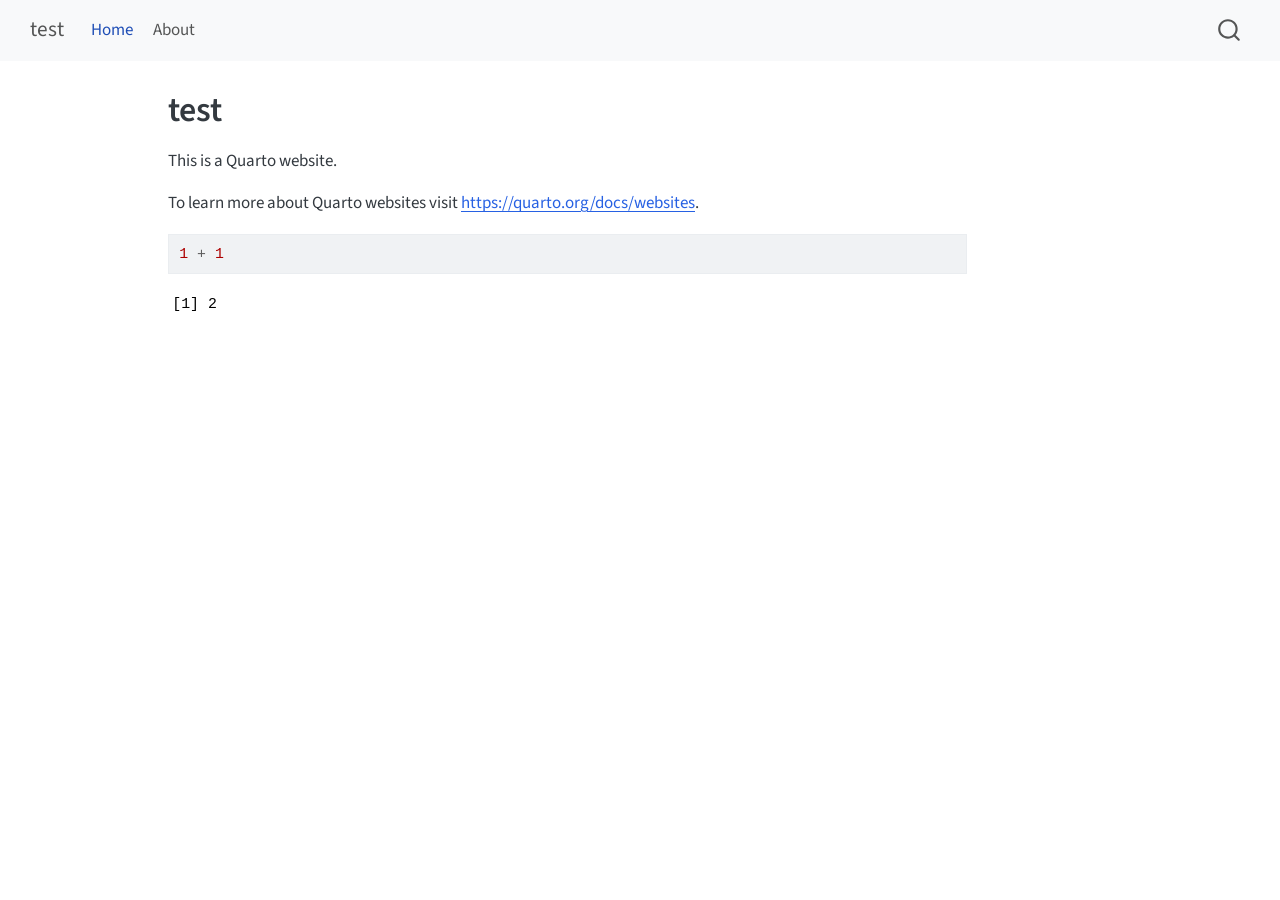
==== docs/index.html @ d3428083 "config" ====
<!DOCTYPE html>
<html xmlns="http://www.w3.org/1999/xhtml" lang="en" xml:lang="en"><head>

<meta charset="utf-8">
<meta name="generator" content="quarto-1.7.13">

<meta name="viewport" content="width=device-width, initial-scale=1.0, user-scalable=yes">


<title>test</title>
<style>
code{white-space: pre-wrap;}
span.smallcaps{font-variant: small-caps;}
div.columns{display: flex; gap: min(4vw, 1.5em);}
div.column{flex: auto; overflow-x: auto;}
div.hanging-indent{margin-left: 1.5em; text-indent: -1.5em;}
ul.task-list{list-style: none;}
ul.task-list li input[type="checkbox"] {
  width: 0.8em;
  margin: 0 0.8em 0.2em -1em; /* quarto-specific, see https://github.com/quarto-dev/quarto-cli/issues/4556 */ 
  vertical-align: middle;
}
/* CSS for syntax highlighting */
pre > code.sourceCode { white-space: pre; position: relative; }
pre > code.sourceCode > span { line-height: 1.25; }
pre > code.sourceCode > span:empty { height: 1.2em; }
.sourceCode { overflow: visible; }
code.sourceCode > span { color: inherit; text-decoration: inherit; }
div.sourceCode { margin: 1em 0; }
pre.sourceCode { margin: 0; }
@media screen {
div.sourceCode { overflow: auto; }
}
@media print {
pre > code.sourceCode { white-space: pre-wrap; }
pre > code.sourceCode > span { display: inline-block; text-indent: -5em; padding-left: 5em; }
}
pre.numberSource code
  { counter-reset: source-line 0; }
pre.numberSource code > span
  { position: relative; left: -4em; counter-increment: source-line; }
pre.numberSource code > span > a:first-child::before
  { content: counter(source-line);
    position: relative; left: -1em; text-align: right; vertical-align: baseline;
    border: none; display: inline-block;
    -webkit-touch-callout: none; -webkit-user-select: none;
    -khtml-user-select: none; -moz-user-select: none;
    -ms-user-select: none; user-select: none;
    padding: 0 4px; width: 4em;
  }
pre.numberSource { margin-left: 3em;  padding-left: 4px; }
div.sourceCode
  {   }
@media screen {
pre > code.sourceCode > span > a:first-child::before { text-decoration: underline; }
}
</style>


<script src="site_libs/quarto-nav/quarto-nav.js"></script>
<script src="site_libs/quarto-nav/headroom.min.js"></script>
<script src="site_libs/clipboard/clipboard.min.js"></script>
<script src="site_libs/quarto-search/autocomplete.umd.js"></script>
<script src="site_libs/quarto-search/fuse.min.js"></script>
<script src="site_libs/quarto-search/quarto-search.js"></script>
<meta name="quarto:offset" content="./">
<script src="site_libs/quarto-html/quarto.js" type="module"></script>
<script src="site_libs/quarto-html/tabsets/tabsets.js" type="module"></script>
<script src="site_libs/quarto-html/popper.min.js"></script>
<script src="site_libs/quarto-html/tippy.umd.min.js"></script>
<script src="site_libs/quarto-html/anchor.min.js"></script>
<link href="site_libs/quarto-html/tippy.css" rel="stylesheet">
<link href="site_libs/quarto-html/quarto-syntax-highlighting-66ab7fd5e73b7f0a764e0d49b3e29ab1.css" rel="stylesheet" id="quarto-text-highlighting-styles">
<script src="site_libs/bootstrap/bootstrap.min.js"></script>
<link href="site_libs/bootstrap/bootstrap-icons.css" rel="stylesheet">
<link href="site_libs/bootstrap/bootstrap-ddd961a2510921635943dfbbd19534c4.min.css" rel="stylesheet" append-hash="true" id="quarto-bootstrap" data-mode="light">
<script id="quarto-search-options" type="application/json">{
  "location": "navbar",
  "copy-button": false,
  "collapse-after": 3,
  "panel-placement": "end",
  "type": "overlay",
  "limit": 50,
  "keyboard-shortcut": [
    "f",
    "/",
    "s"
  ],
  "show-item-context": false,
  "language": {
    "search-no-results-text": "No results",
    "search-matching-documents-text": "matching documents",
    "search-copy-link-title": "Copy link to search",
    "search-hide-matches-text": "Hide additional matches",
    "search-more-match-text": "more match in this document",
    "search-more-matches-text": "more matches in this document",
    "search-clear-button-title": "Clear",
    "search-text-placeholder": "",
    "search-detached-cancel-button-title": "Cancel",
    "search-submit-button-title": "Submit",
    "search-label": "Search"
  }
}</script>


<link rel="stylesheet" href="styles.css">
</head>

<body class="nav-fixed">

<div id="quarto-search-results"></div>
  <header id="quarto-header" class="headroom fixed-top">
    <nav class="navbar navbar-expand-lg " data-bs-theme="dark">
      <div class="navbar-container container-fluid">
      <div class="navbar-brand-container mx-auto">
    <a class="navbar-brand" href="./index.html">
    <span class="navbar-title">test</span>
    </a>
  </div>
            <div id="quarto-search" class="" title="Search"></div>
          <button class="navbar-toggler" type="button" data-bs-toggle="collapse" data-bs-target="#navbarCollapse" aria-controls="navbarCollapse" role="menu" aria-expanded="false" aria-label="Toggle navigation" onclick="if (window.quartoToggleHeadroom) { window.quartoToggleHeadroom(); }">
  <span class="navbar-toggler-icon"></span>
</button>
          <div class="collapse navbar-collapse" id="navbarCollapse">
            <ul class="navbar-nav navbar-nav-scroll me-auto">
  <li class="nav-item">
    <a class="nav-link active" href="./index.html" aria-current="page"> 
<span class="menu-text">Home</span></a>
  </li>  
  <li class="nav-item">
    <a class="nav-link" href="./about.html"> 
<span class="menu-text">About</span></a>
  </li>  
</ul>
          </div> <!-- /navcollapse -->
            <div class="quarto-navbar-tools">
</div>
      </div> <!-- /container-fluid -->
    </nav>
</header>
<!-- content -->
<div id="quarto-content" class="quarto-container page-columns page-rows-contents page-layout-article page-navbar">
<!-- sidebar -->
<!-- margin-sidebar -->
    <div id="quarto-margin-sidebar" class="sidebar margin-sidebar zindex-bottom">
        
    </div>
<!-- main -->
<main class="content" id="quarto-document-content">

<header id="title-block-header" class="quarto-title-block default">
<div class="quarto-title">
<h1 class="title">test</h1>
</div>



<div class="quarto-title-meta">

    
  
    
  </div>
  


</header>


<p>This is a Quarto website.</p>
<p>To learn more about Quarto websites visit <a href="https://quarto.org/docs/websites" class="uri">https://quarto.org/docs/websites</a>.</p>
<div class="cell">
<div class="sourceCode cell-code" id="cb1"><pre class="sourceCode r code-with-copy"><code class="sourceCode r"><span id="cb1-1"><a href="#cb1-1" aria-hidden="true" tabindex="-1"></a><span class="dv">1</span> <span class="sc">+</span> <span class="dv">1</span></span></code><button title="Copy to Clipboard" class="code-copy-button"><i class="bi"></i></button></pre></div>
<div class="cell-output cell-output-stdout">
<pre><code>[1] 2</code></pre>
</div>
</div>



</main> <!-- /main -->
<script id="quarto-html-after-body" type="application/javascript">
window.document.addEventListener("DOMContentLoaded", function (event) {
  const toggleBodyColorMode = (bsSheetEl) => {
    const mode = bsSheetEl.getAttribute("data-mode");
    const bodyEl = window.document.querySelector("body");
    if (mode === "dark") {
      bodyEl.classList.add("quarto-dark");
      bodyEl.classList.remove("quarto-light");
    } else {
      bodyEl.classList.add("quarto-light");
      bodyEl.classList.remove("quarto-dark");
    }
  }
  const toggleBodyColorPrimary = () => {
    const bsSheetEl = window.document.querySelector("link#quarto-bootstrap");
    if (bsSheetEl) {
      toggleBodyColorMode(bsSheetEl);
    }
  }
  toggleBodyColorPrimary();  
  const icon = "";
  const anchorJS = new window.AnchorJS();
  anchorJS.options = {
    placement: 'right',
    icon: icon
  };
  anchorJS.add('.anchored');
  const isCodeAnnotation = (el) => {
    for (const clz of el.classList) {
      if (clz.startsWith('code-annotation-')) {                     
        return true;
      }
    }
    return false;
  }
  const onCopySuccess = function(e) {
    // button target
    const button = e.trigger;
    // don't keep focus
    button.blur();
    // flash "checked"
    button.classList.add('code-copy-button-checked');
    var currentTitle = button.getAttribute("title");
    button.setAttribute("title", "Copied!");
    let tooltip;
    if (window.bootstrap) {
      button.setAttribute("data-bs-toggle", "tooltip");
      button.setAttribute("data-bs-placement", "left");
      button.setAttribute("data-bs-title", "Copied!");
      tooltip = new bootstrap.Tooltip(button, 
        { trigger: "manual", 
          customClass: "code-copy-button-tooltip",
          offset: [0, -8]});
      tooltip.show();    
    }
    setTimeout(function() {
      if (tooltip) {
        tooltip.hide();
        button.removeAttribute("data-bs-title");
        button.removeAttribute("data-bs-toggle");
        button.removeAttribute("data-bs-placement");
      }
      button.setAttribute("title", currentTitle);
      button.classList.remove('code-copy-button-checked');
    }, 1000);
    // clear code selection
    e.clearSelection();
  }
  const getTextToCopy = function(trigger) {
      const codeEl = trigger.previousElementSibling.cloneNode(true);
      for (const childEl of codeEl.children) {
        if (isCodeAnnotation(childEl)) {
          childEl.remove();
        }
      }
      return codeEl.innerText;
  }
  const clipboard = new window.ClipboardJS('.code-copy-button:not([data-in-quarto-modal])', {
    text: getTextToCopy
  });
  clipboard.on('success', onCopySuccess);
  if (window.document.getElementById('quarto-embedded-source-code-modal')) {
    const clipboardModal = new window.ClipboardJS('.code-copy-button[data-in-quarto-modal]', {
      text: getTextToCopy,
      container: window.document.getElementById('quarto-embedded-source-code-modal')
    });
    clipboardModal.on('success', onCopySuccess);
  }
    var localhostRegex = new RegExp(/^(?:http|https):\/\/localhost\:?[0-9]*\//);
    var mailtoRegex = new RegExp(/^mailto:/);
      var filterRegex = new RegExp('/' + window.location.host + '/');
    var isInternal = (href) => {
        return filterRegex.test(href) || localhostRegex.test(href) || mailtoRegex.test(href);
    }
    // Inspect non-navigation links and adorn them if external
 	var links = window.document.querySelectorAll('a[href]:not(.nav-link):not(.navbar-brand):not(.toc-action):not(.sidebar-link):not(.sidebar-item-toggle):not(.pagination-link):not(.no-external):not([aria-hidden]):not(.dropdown-item):not(.quarto-navigation-tool):not(.about-link)');
    for (var i=0; i<links.length; i++) {
      const link = links[i];
      if (!isInternal(link.href)) {
        // undo the damage that might have been done by quarto-nav.js in the case of
        // links that we want to consider external
        if (link.dataset.originalHref !== undefined) {
          link.href = link.dataset.originalHref;
        }
      }
    }
  function tippyHover(el, contentFn, onTriggerFn, onUntriggerFn) {
    const config = {
      allowHTML: true,
      maxWidth: 500,
      delay: 100,
      arrow: false,
      appendTo: function(el) {
          return el.parentElement;
      },
      interactive: true,
      interactiveBorder: 10,
      theme: 'quarto',
      placement: 'bottom-start',
    };
    if (contentFn) {
      config.content = contentFn;
    }
    if (onTriggerFn) {
      config.onTrigger = onTriggerFn;
    }
    if (onUntriggerFn) {
      config.onUntrigger = onUntriggerFn;
    }
    window.tippy(el, config); 
  }
  const noterefs = window.document.querySelectorAll('a[role="doc-noteref"]');
  for (var i=0; i<noterefs.length; i++) {
    const ref = noterefs[i];
    tippyHover(ref, function() {
      // use id or data attribute instead here
      let href = ref.getAttribute('data-footnote-href') || ref.getAttribute('href');
      try { href = new URL(href).hash; } catch {}
      const id = href.replace(/^#\/?/, "");
      const note = window.document.getElementById(id);
      if (note) {
        return note.innerHTML;
      } else {
        return "";
      }
    });
  }
  const xrefs = window.document.querySelectorAll('a.quarto-xref');
  const processXRef = (id, note) => {
    // Strip column container classes
    const stripColumnClz = (el) => {
      el.classList.remove("page-full", "page-columns");
      if (el.children) {
        for (const child of el.children) {
          stripColumnClz(child);
        }
      }
    }
    stripColumnClz(note)
    if (id === null || id.startsWith('sec-')) {
      // Special case sections, only their first couple elements
      const container = document.createElement("div");
      if (note.children && note.children.length > 2) {
        container.appendChild(note.children[0].cloneNode(true));
        for (let i = 1; i < note.children.length; i++) {
          const child = note.children[i];
          if (child.tagName === "P" && child.innerText === "") {
            continue;
          } else {
            container.appendChild(child.cloneNode(true));
            break;
          }
        }
        if (window.Quarto?.typesetMath) {
          window.Quarto.typesetMath(container);
        }
        return container.innerHTML
      } else {
        if (window.Quarto?.typesetMath) {
          window.Quarto.typesetMath(note);
        }
        return note.innerHTML;
      }
    } else {
      // Remove any anchor links if they are present
      const anchorLink = note.querySelector('a.anchorjs-link');
      if (anchorLink) {
        anchorLink.remove();
      }
      if (window.Quarto?.typesetMath) {
        window.Quarto.typesetMath(note);
      }
      if (note.classList.contains("callout")) {
        return note.outerHTML;
      } else {
        return note.innerHTML;
      }
    }
  }
  for (var i=0; i<xrefs.length; i++) {
    const xref = xrefs[i];
    tippyHover(xref, undefined, function(instance) {
      instance.disable();
      let url = xref.getAttribute('href');
      let hash = undefined; 
      if (url.startsWith('#')) {
        hash = url;
      } else {
        try { hash = new URL(url).hash; } catch {}
      }
      if (hash) {
        const id = hash.replace(/^#\/?/, "");
        const note = window.document.getElementById(id);
        if (note !== null) {
          try {
            const html = processXRef(id, note.cloneNode(true));
            instance.setContent(html);
          } finally {
            instance.enable();
            instance.show();
          }
        } else {
          // See if we can fetch this
          fetch(url.split('#')[0])
          .then(res => res.text())
          .then(html => {
            const parser = new DOMParser();
            const htmlDoc = parser.parseFromString(html, "text/html");
            const note = htmlDoc.getElementById(id);
            if (note !== null) {
              const html = processXRef(id, note);
              instance.setContent(html);
            } 
          }).finally(() => {
            instance.enable();
            instance.show();
          });
        }
      } else {
        // See if we can fetch a full url (with no hash to target)
        // This is a special case and we should probably do some content thinning / targeting
        fetch(url)
        .then(res => res.text())
        .then(html => {
          const parser = new DOMParser();
          const htmlDoc = parser.parseFromString(html, "text/html");
          const note = htmlDoc.querySelector('main.content');
          if (note !== null) {
            // This should only happen for chapter cross references
            // (since there is no id in the URL)
            // remove the first header
            if (note.children.length > 0 && note.children[0].tagName === "HEADER") {
              note.children[0].remove();
            }
            const html = processXRef(null, note);
            instance.setContent(html);
          } 
        }).finally(() => {
          instance.enable();
          instance.show();
        });
      }
    }, function(instance) {
    });
  }
      let selectedAnnoteEl;
      const selectorForAnnotation = ( cell, annotation) => {
        let cellAttr = 'data-code-cell="' + cell + '"';
        let lineAttr = 'data-code-annotation="' +  annotation + '"';
        const selector = 'span[' + cellAttr + '][' + lineAttr + ']';
        return selector;
      }
      const selectCodeLines = (annoteEl) => {
        const doc = window.document;
        const targetCell = annoteEl.getAttribute("data-target-cell");
        const targetAnnotation = annoteEl.getAttribute("data-target-annotation");
        const annoteSpan = window.document.querySelector(selectorForAnnotation(targetCell, targetAnnotation));
        const lines = annoteSpan.getAttribute("data-code-lines").split(",");
        const lineIds = lines.map((line) => {
          return targetCell + "-" + line;
        })
        let top = null;
        let height = null;
        let parent = null;
        if (lineIds.length > 0) {
            //compute the position of the single el (top and bottom and make a div)
            const el = window.document.getElementById(lineIds[0]);
            top = el.offsetTop;
            height = el.offsetHeight;
            parent = el.parentElement.parentElement;
          if (lineIds.length > 1) {
            const lastEl = window.document.getElementById(lineIds[lineIds.length - 1]);
            const bottom = lastEl.offsetTop + lastEl.offsetHeight;
            height = bottom - top;
          }
          if (top !== null && height !== null && parent !== null) {
            // cook up a div (if necessary) and position it 
            let div = window.document.getElementById("code-annotation-line-highlight");
            if (div === null) {
              div = window.document.createElement("div");
              div.setAttribute("id", "code-annotation-line-highlight");
              div.style.position = 'absolute';
              parent.appendChild(div);
            }
            div.style.top = top - 2 + "px";
            div.style.height = height + 4 + "px";
            div.style.left = 0;
            let gutterDiv = window.document.getElementById("code-annotation-line-highlight-gutter");
            if (gutterDiv === null) {
              gutterDiv = window.document.createElement("div");
              gutterDiv.setAttribute("id", "code-annotation-line-highlight-gutter");
              gutterDiv.style.position = 'absolute';
              const codeCell = window.document.getElementById(targetCell);
              const gutter = codeCell.querySelector('.code-annotation-gutter');
              gutter.appendChild(gutterDiv);
            }
            gutterDiv.style.top = top - 2 + "px";
            gutterDiv.style.height = height + 4 + "px";
          }
          selectedAnnoteEl = annoteEl;
        }
      };
      const unselectCodeLines = () => {
        const elementsIds = ["code-annotation-line-highlight", "code-annotation-line-highlight-gutter"];
        elementsIds.forEach((elId) => {
          const div = window.document.getElementById(elId);
          if (div) {
            div.remove();
          }
        });
        selectedAnnoteEl = undefined;
      };
        // Handle positioning of the toggle
    window.addEventListener(
      "resize",
      throttle(() => {
        elRect = undefined;
        if (selectedAnnoteEl) {
          selectCodeLines(selectedAnnoteEl);
        }
      }, 10)
    );
    function throttle(fn, ms) {
    let throttle = false;
    let timer;
      return (...args) => {
        if(!throttle) { // first call gets through
            fn.apply(this, args);
            throttle = true;
        } else { // all the others get throttled
            if(timer) clearTimeout(timer); // cancel #2
            timer = setTimeout(() => {
              fn.apply(this, args);
              timer = throttle = false;
            }, ms);
        }
      };
    }
      // Attach click handler to the DT
      const annoteDls = window.document.querySelectorAll('dt[data-target-cell]');
      for (const annoteDlNode of annoteDls) {
        annoteDlNode.addEventListener('click', (event) => {
          const clickedEl = event.target;
          if (clickedEl !== selectedAnnoteEl) {
            unselectCodeLines();
            const activeEl = window.document.querySelector('dt[data-target-cell].code-annotation-active');
            if (activeEl) {
              activeEl.classList.remove('code-annotation-active');
            }
            selectCodeLines(clickedEl);
            clickedEl.classList.add('code-annotation-active');
          } else {
            // Unselect the line
            unselectCodeLines();
            clickedEl.classList.remove('code-annotation-active');
          }
        });
      }
  const findCites = (el) => {
    const parentEl = el.parentElement;
    if (parentEl) {
      const cites = parentEl.dataset.cites;
      if (cites) {
        return {
          el,
          cites: cites.split(' ')
        };
      } else {
        return findCites(el.parentElement)
      }
    } else {
      return undefined;
    }
  };
  var bibliorefs = window.document.querySelectorAll('a[role="doc-biblioref"]');
  for (var i=0; i<bibliorefs.length; i++) {
    const ref = bibliorefs[i];
    const citeInfo = findCites(ref);
    if (citeInfo) {
      tippyHover(citeInfo.el, function() {
        var popup = window.document.createElement('div');
        citeInfo.cites.forEach(function(cite) {
          var citeDiv = window.document.createElement('div');
          citeDiv.classList.add('hanging-indent');
          citeDiv.classList.add('csl-entry');
          var biblioDiv = window.document.getElementById('ref-' + cite);
          if (biblioDiv) {
            citeDiv.innerHTML = biblioDiv.innerHTML;
          }
          popup.appendChild(citeDiv);
        });
        return popup.innerHTML;
      });
    }
  }
});
</script>
</div> <!-- /content -->




</body></html>
---- docs/site_libs/quarto-html/tippy.css ----
.tippy-box[data-animation=fade][data-state=hidden]{opacity:0}[data-tippy-root]{max-width:calc(100vw - 10px)}.tippy-box{position:relative;background-color:#333;color:#fff;border-radius:4px;font-size:14px;line-height:1.4;white-space:normal;outline:0;transition-property:transform,visibility,opacity}.tippy-box[data-placement^=top]>.tippy-arrow{bottom:0}.tippy-box[data-placement^=top]>.tippy-arrow:before{bottom:-7px;left:0;border-width:8px 8px 0;border-top-color:initial;transform-origin:center top}.tippy-box[data-placement^=bottom]>.tippy-arrow{top:0}.tippy-box[data-placement^=bottom]>.tippy-arrow:before{top:-7px;left:0;border-width:0 8px 8px;border-bottom-color:initial;transform-origin:center bottom}.tippy-box[data-placement^=left]>.tippy-arrow{right:0}.tippy-box[data-placement^=left]>.tippy-arrow:before{border-width:8px 0 8px 8px;border-left-color:initial;right:-7px;transform-origin:center left}.tippy-box[data-placement^=right]>.tippy-arrow{left:0}.tippy-box[data-placement^=right]>.tippy-arrow:before{left:-7px;border-width:8px 8px 8px 0;border-right-color:initial;transform-origin:center right}.tippy-box[data-inertia][data-state=visible]{transition-timing-function:cubic-bezier(.54,1.5,.38,1.11)}.tippy-arrow{width:16px;height:16px;color:#333}.tippy-arrow:before{content:"";position:absolute;border-color:transparent;border-style:solid}.tippy-content{position:relative;padding:5px 9px;z-index:1}
---- docs/site_libs/quarto-html/quarto-syntax-highlighting-66ab7fd5e73b7f0a764e0d49b3e29ab1.css ----
/* quarto syntax highlight colors */
:root {
  --quarto-hl-ot-color: #003B4F;
  --quarto-hl-at-color: #657422;
  --quarto-hl-ss-color: #20794D;
  --quarto-hl-an-color: #5E5E5E;
  --quarto-hl-fu-color: #4758AB;
  --quarto-hl-st-color: #20794D;
  --quarto-hl-cf-color: #003B4F;
  --quarto-hl-op-color: #5E5E5E;
  --quarto-hl-er-color: #AD0000;
  --quarto-hl-bn-color: #AD0000;
  --quarto-hl-al-color: #AD0000;
  --quarto-hl-va-color: #111111;
  --quarto-hl-bu-color: inherit;
  --quarto-hl-ex-color: inherit;
  --quarto-hl-pp-color: #AD0000;
  --quarto-hl-in-color: #5E5E5E;
  --quarto-hl-vs-color: #20794D;
  --quarto-hl-wa-color: #5E5E5E;
  --quarto-hl-do-color: #5E5E5E;
  --quarto-hl-im-color: #00769E;
  --quarto-hl-ch-color: #20794D;
  --quarto-hl-dt-color: #AD0000;
  --quarto-hl-fl-color: #AD0000;
  --quarto-hl-co-color: #5E5E5E;
  --quarto-hl-cv-color: #5E5E5E;
  --quarto-hl-cn-color: #8f5902;
  --quarto-hl-sc-color: #5E5E5E;
  --quarto-hl-dv-color: #AD0000;
  --quarto-hl-kw-color: #003B4F;
}

/* other quarto variables */
:root {
  --quarto-font-monospace: SFMono-Regular, Menlo, Monaco, Consolas, "Liberation Mono", "Courier New", monospace;
}

pre > code.sourceCode > span {
  color: #003B4F;
}

code span {
  color: #003B4F;
}

code.sourceCode > span {
  color: #003B4F;
}

div.sourceCode,
div.sourceCode pre.sourceCode {
  color: #003B4F;
}

code span.ot {
  color: #003B4F;
  font-style: inherit;
}

code span.at {
  color: #657422;
  font-style: inherit;
}

code span.ss {
  color: #20794D;
  font-style: inherit;
}

code span.an {
  color: #5E5E5E;
  font-style: inherit;
}

code span.fu {
  color: #4758AB;
  font-style: inherit;
}

code span.st {
  color: #20794D;
  font-style: inherit;
}

code span.cf {
  color: #003B4F;
  font-weight: bold;
  font-style: inherit;
}

code span.op {
  color: #5E5E5E;
  font-style: inherit;
}

code span.er {
  color: #AD0000;
  font-style: inherit;
}

code span.bn {
  color: #AD0000;
  font-style: inherit;
}

code span.al {
  color: #AD0000;
  font-style: inherit;
}

code span.va {
  color: #111111;
  font-style: inherit;
}

code span.bu {
  font-style: inherit;
}

code span.ex {
  font-style: inherit;
}

code span.pp {
  color: #AD0000;
  font-style: inherit;
}

code span.in {
  color: #5E5E5E;
  font-style: inherit;
}

code span.vs {
  color: #20794D;
  font-style: inherit;
}

code span.wa {
  color: #5E5E5E;
  font-style: italic;
}

code span.do {
  color: #5E5E5E;
  font-style: italic;
}

code span.im {
  color: #00769E;
  font-style: inherit;
}

code span.ch {
  color: #20794D;
  font-style: inherit;
}

code span.dt {
  color: #AD0000;
  font-style: inherit;
}

code span.fl {
  color: #AD0000;
  font-style: inherit;
}

code span.co {
  color: #5E5E5E;
  font-style: inherit;
}

code span.cv {
  color: #5E5E5E;
  font-style: italic;
}

code span.cn {
  color: #8f5902;
  font-style: inherit;
}

code span.sc {
  color: #5E5E5E;
  font-style: inherit;
}

code span.dv {
  color: #AD0000;
  font-style: inherit;
}

code span.kw {
  color: #003B4F;
  font-weight: bold;
  font-style: inherit;
}

.prevent-inlining {
  content: "</";
}

/*# sourceMappingURL=959b87231af1ebfcdaf83f2a1def939a.css.map */
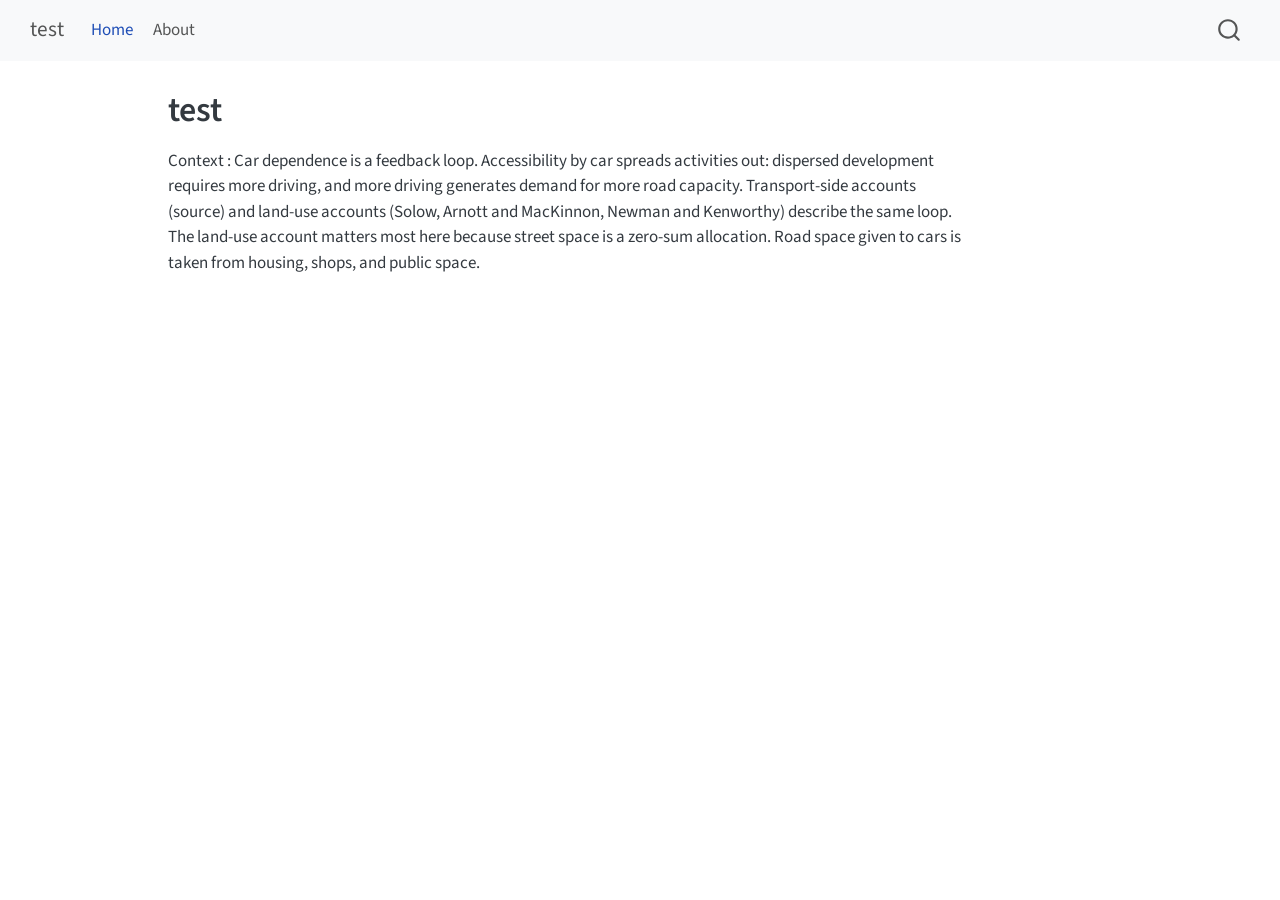
==== commit e911a609: "update web" ====
--- a/docs/index.html
+++ b/docs/index.html
@@ -19,40 +19,6 @@
   width: 0.8em;
   margin: 0 0.8em 0.2em -1em; /* quarto-specific, see https://github.com/quarto-dev/quarto-cli/issues/4556 */ 
   vertical-align: middle;
-}
-/* CSS for syntax highlighting */
-pre > code.sourceCode { white-space: pre; position: relative; }
-pre > code.sourceCode > span { line-height: 1.25; }
-pre > code.sourceCode > span:empty { height: 1.2em; }
-.sourceCode { overflow: visible; }
-code.sourceCode > span { color: inherit; text-decoration: inherit; }
-div.sourceCode { margin: 1em 0; }
-pre.sourceCode { margin: 0; }
-@media screen {
-div.sourceCode { overflow: auto; }
-}
-@media print {
-pre > code.sourceCode { white-space: pre-wrap; }
-pre > code.sourceCode > span { display: inline-block; text-indent: -5em; padding-left: 5em; }
-}
-pre.numberSource code
-  { counter-reset: source-line 0; }
-pre.numberSource code > span
-  { position: relative; left: -4em; counter-increment: source-line; }
-pre.numberSource code > span > a:first-child::before
-  { content: counter(source-line);
-    position: relative; left: -1em; text-align: right; vertical-align: baseline;
-    border: none; display: inline-block;
-    -webkit-touch-callout: none; -webkit-user-select: none;
-    -khtml-user-select: none; -moz-user-select: none;
-    -ms-user-select: none; user-select: none;
-    padding: 0 4px; width: 4em;
-  }
-pre.numberSource { margin-left: 3em;  padding-left: 4px; }
-div.sourceCode
-  {   }
-@media screen {
-pre > code.sourceCode > span > a:first-child::before { text-decoration: underline; }
 }
 </style>
 
@@ -167,14 +133,7 @@
 </header>
 
 
-<p>This is a Quarto website.</p>
-<p>To learn more about Quarto websites visit <a href="https://quarto.org/docs/websites" class="uri">https://quarto.org/docs/websites</a>.</p>
-<div class="cell">
-<div class="sourceCode cell-code" id="cb1"><pre class="sourceCode r code-with-copy"><code class="sourceCode r"><span id="cb1-1"><a href="#cb1-1" aria-hidden="true" tabindex="-1"></a><span class="dv">1</span> <span class="sc">+</span> <span class="dv">1</span></span></code><button title="Copy to Clipboard" class="code-copy-button"><i class="bi"></i></button></pre></div>
-<div class="cell-output cell-output-stdout">
-<pre><code>[1] 2</code></pre>
-</div>
-</div>
+<p>Context : Car dependence is a feedback loop. Accessibility by car spreads activities out: dispersed development requires more driving, and more driving generates demand for more road capacity. Transport-side accounts (source) and land-use accounts (Solow, Arnott and MacKinnon, Newman and Kenworthy) describe the same loop. The land-use account matters most here because street space is a zero-sum allocation. Road space given to cars is taken from housing, shops, and public space.</p>
 
 
 
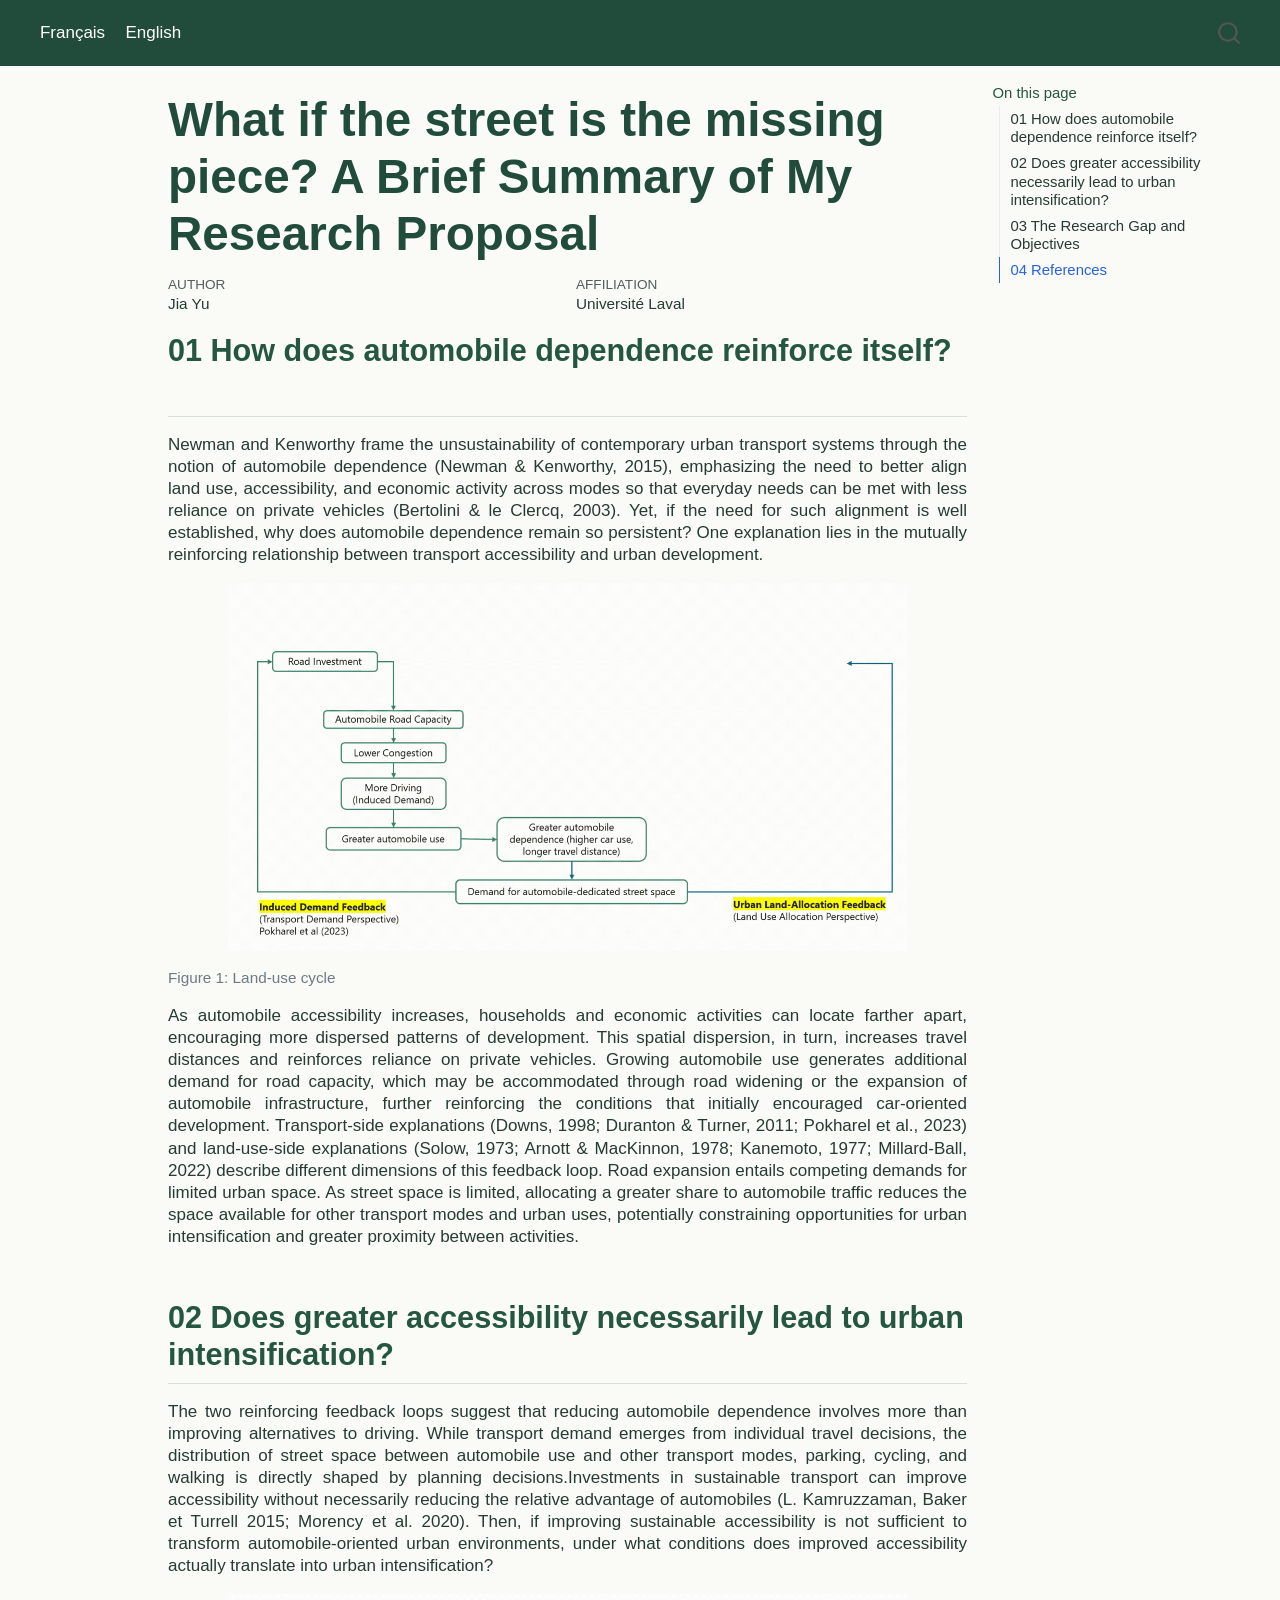
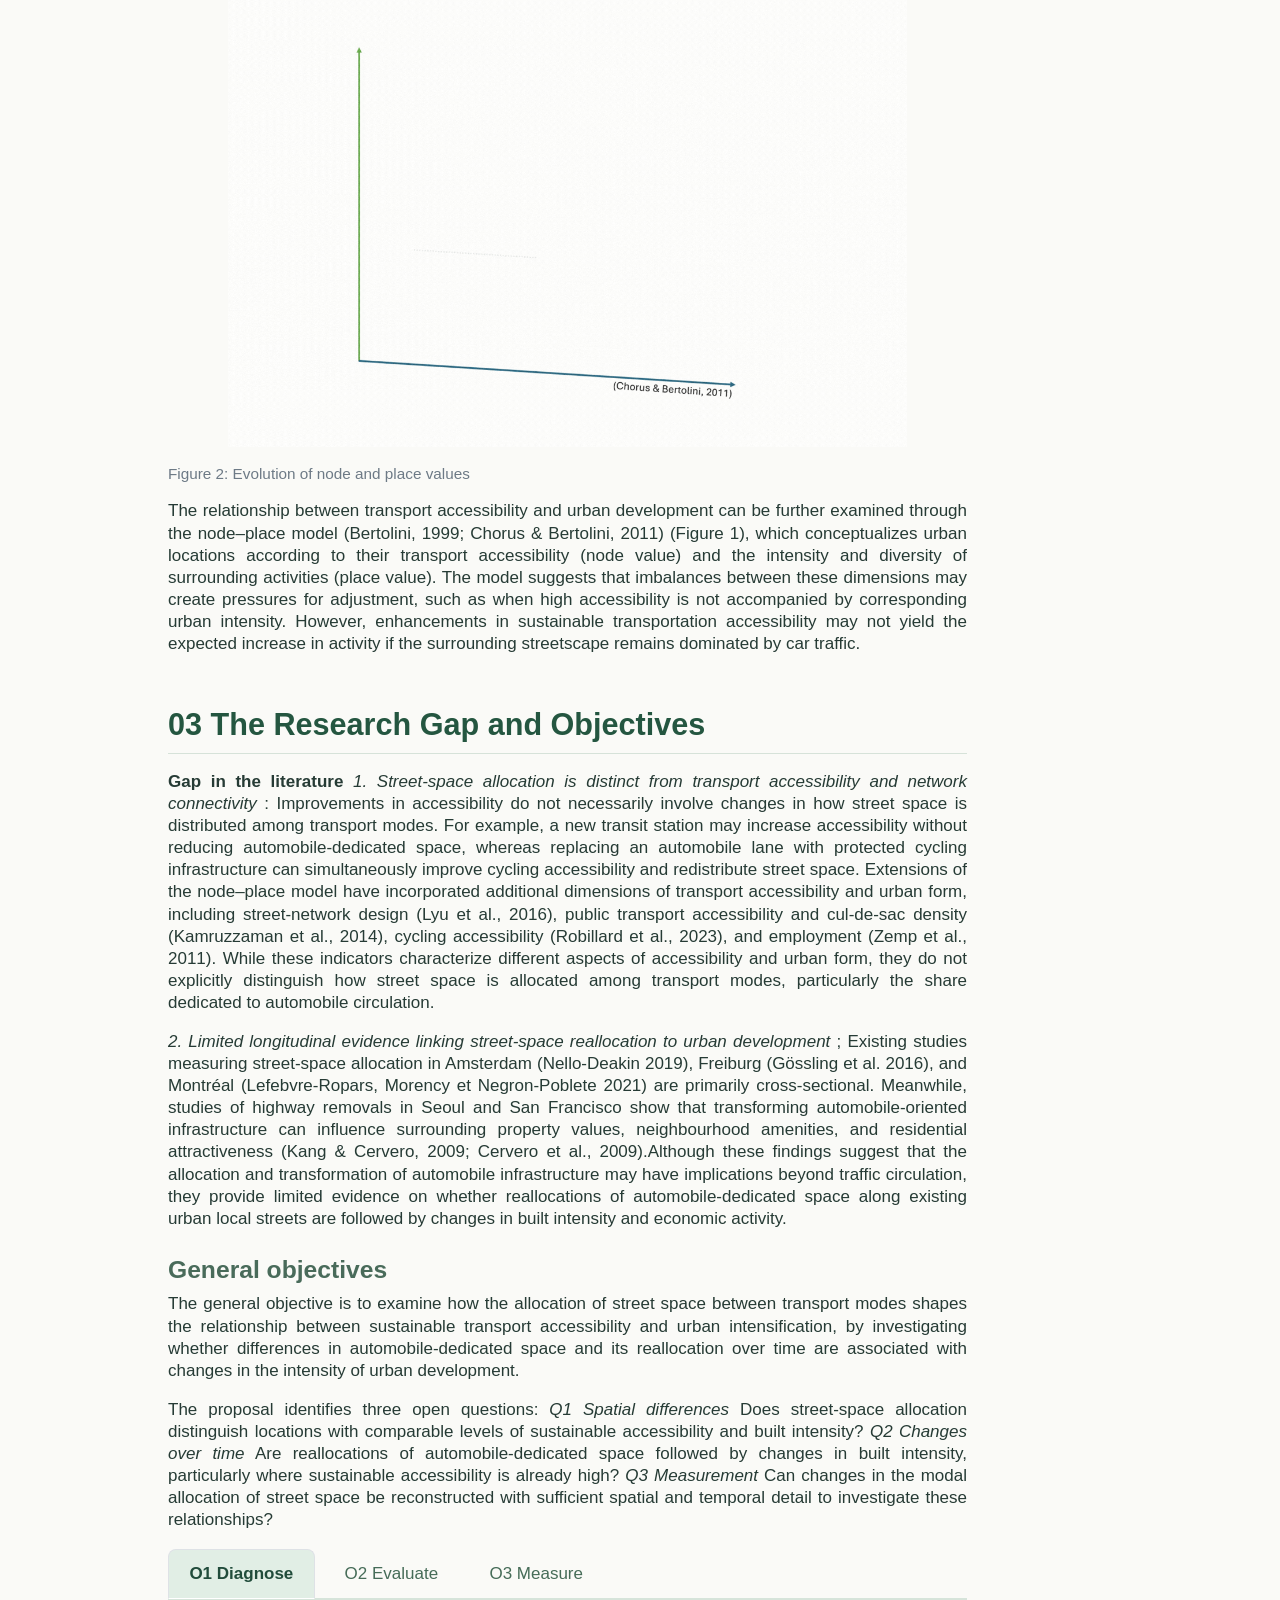
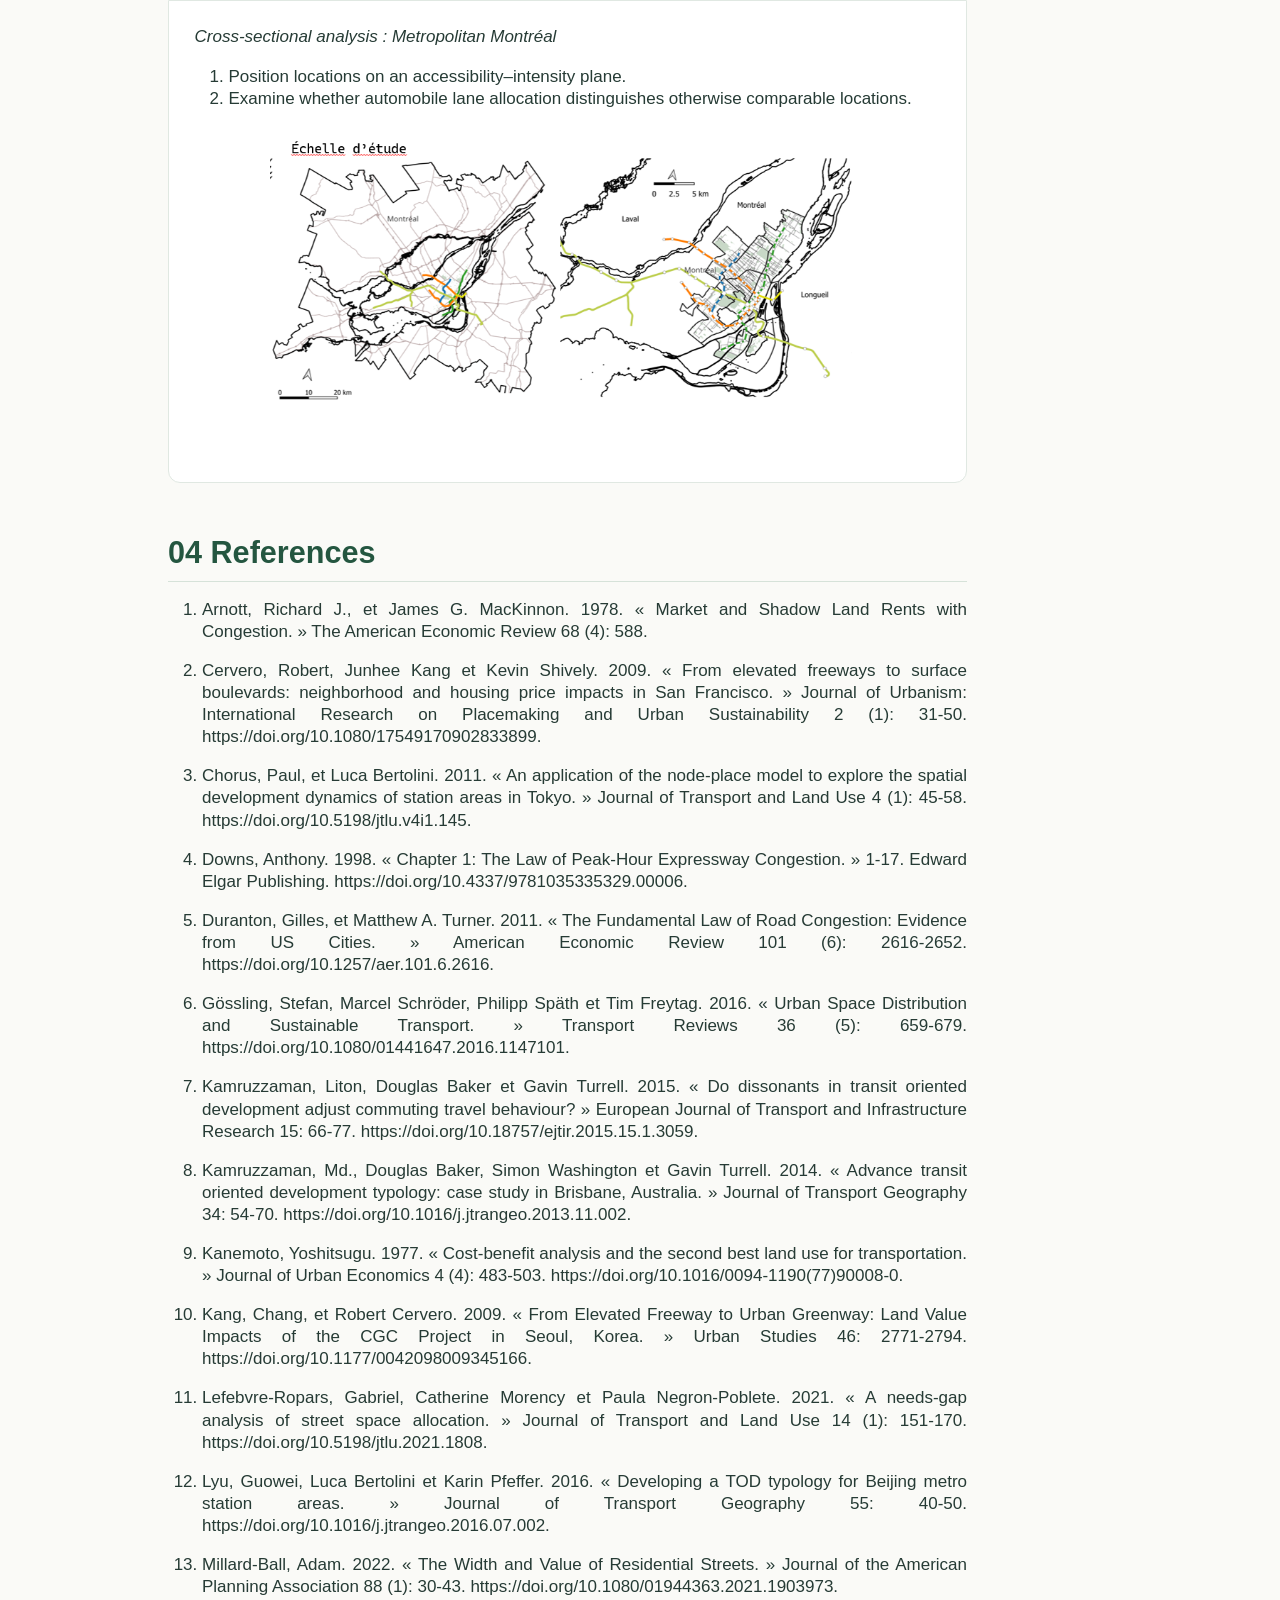
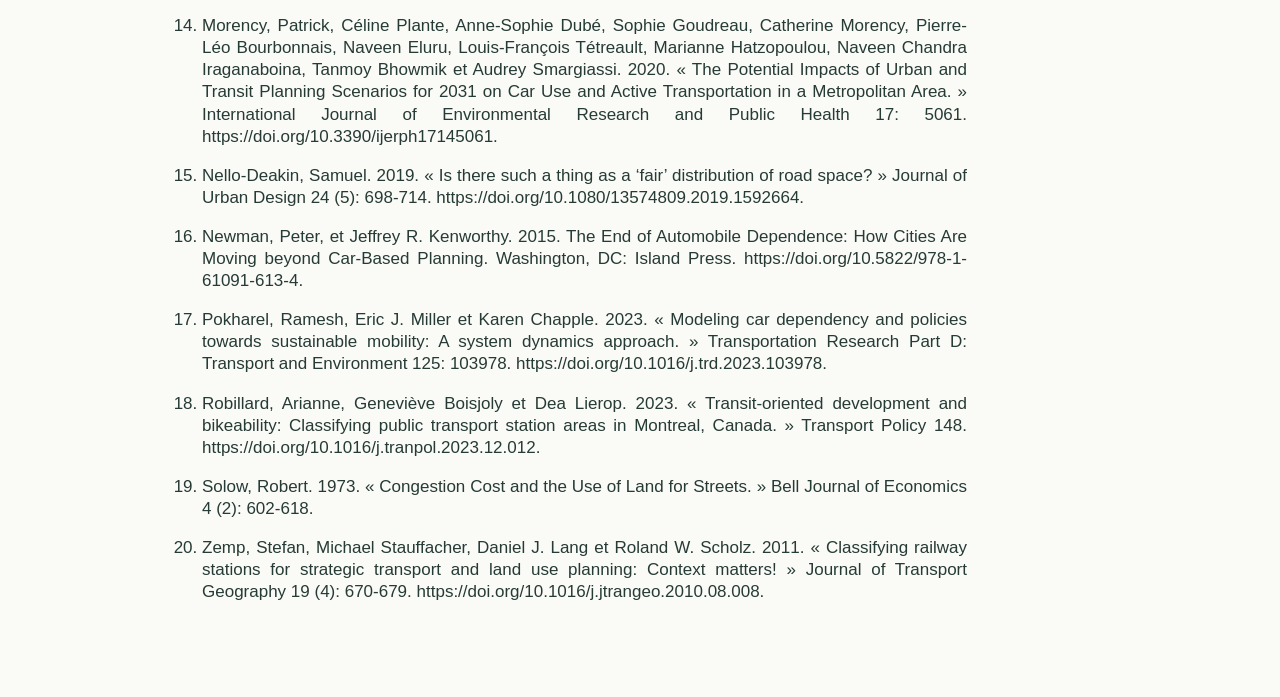
==== commit 8a1224a0: "'update'" ====
--- a/docs/index.html
+++ b/docs/index.html
@@ -6,8 +6,9 @@
 
 <meta name="viewport" content="width=device-width, initial-scale=1.0, user-scalable=yes">
 
-
-<title>test</title>
+<meta name="author" content="Jia Yu">
+
+<title>What if the street is the missing piece? A Brief Summary of My Research Proposal</title>
 <style>
 code{white-space: pre-wrap;}
 span.smallcaps{font-variant: small-caps;}
@@ -67,6 +68,7 @@
     "search-label": "Search"
   }
 }</script>
+<style>html{ scroll-behavior: smooth; }</style>
 
 
 <link rel="stylesheet" href="styles.css">
@@ -78,11 +80,6 @@
   <header id="quarto-header" class="headroom fixed-top">
     <nav class="navbar navbar-expand-lg " data-bs-theme="dark">
       <div class="navbar-container container-fluid">
-      <div class="navbar-brand-container mx-auto">
-    <a class="navbar-brand" href="./index.html">
-    <span class="navbar-title">test</span>
-    </a>
-  </div>
             <div id="quarto-search" class="" title="Search"></div>
           <button class="navbar-toggler" type="button" data-bs-toggle="collapse" data-bs-target="#navbarCollapse" aria-controls="navbarCollapse" role="menu" aria-expanded="false" aria-label="Toggle navigation" onclick="if (window.quartoToggleHeadroom) { window.quartoToggleHeadroom(); }">
   <span class="navbar-toggler-icon"></span>
@@ -90,12 +87,12 @@
           <div class="collapse navbar-collapse" id="navbarCollapse">
             <ul class="navbar-nav navbar-nav-scroll me-auto">
   <li class="nav-item">
-    <a class="nav-link active" href="./index.html" aria-current="page"> 
-<span class="menu-text">Home</span></a>
+    <a class="nav-link" href="./about.html"> 
+<span class="menu-text">Français</span></a>
   </li>  
   <li class="nav-item">
-    <a class="nav-link" href="./about.html"> 
-<span class="menu-text">About</span></a>
+    <a class="nav-link active" href="./index.html" aria-current="page"> 
+<span class="menu-text">English</span></a>
   </li>  
 </ul>
           </div> <!-- /navcollapse -->
@@ -108,22 +105,47 @@
 <div id="quarto-content" class="quarto-container page-columns page-rows-contents page-layout-article page-navbar">
 <!-- sidebar -->
 <!-- margin-sidebar -->
-    <div id="quarto-margin-sidebar" class="sidebar margin-sidebar zindex-bottom">
-        
+    <div id="quarto-margin-sidebar" class="sidebar margin-sidebar">
+        <nav id="TOC" role="doc-toc" class="toc-active">
+    <h2 id="toc-title">On this page</h2>
+   
+  <ul>
+  <li><a href="#problem" id="toc-problem" class="nav-link active" data-scroll-target="#problem">01 How does automobile dependence reinforce itself?</a></li>
+  <li><a href="#node-place" id="toc-node-place" class="nav-link" data-scroll-target="#node-place">02 Does greater accessibility necessarily lead to urban intensification?</a></li>
+  <li><a href="#gap" id="toc-gap" class="nav-link" data-scroll-target="#gap">03 The Research Gap and Objectives</a>
+  <ul class="collapse">
+  <li><a href="#general-objectives" id="toc-general-objectives" class="nav-link" data-scroll-target="#general-objectives">General objectives</a></li>
+  </ul></li>
+  <li><a href="#references" id="toc-references" class="nav-link" data-scroll-target="#references">04 References</a></li>
+  </ul>
+</nav>
     </div>
 <!-- main -->
 <main class="content" id="quarto-document-content">
 
 <header id="title-block-header" class="quarto-title-block default">
 <div class="quarto-title">
-<h1 class="title">test</h1>
-</div>
-
-
+<h1 class="title">What if the street is the missing piece? A Brief Summary of My Research Proposal</h1>
+</div>
+
+
+<div class="quarto-title-meta-author">
+  <div class="quarto-title-meta-heading">Author</div>
+  <div class="quarto-title-meta-heading">Affiliation</div>
+  
+    <div class="quarto-title-meta-contents">
+    <p class="author">Jia Yu </p>
+  </div>
+  <div class="quarto-title-meta-contents">
+        <p class="affiliation">
+            Université Laval
+          </p>
+      </div>
+  </div>
 
 <div class="quarto-title-meta">
 
-    
+      
   
     
   </div>
@@ -133,9 +155,115 @@
 </header>
 
 
-<p>Context : Car dependence is a feedback loop. Accessibility by car spreads activities out: dispersed development requires more driving, and more driving generates demand for more road capacity. Transport-side accounts (source) and land-use accounts (Solow, Arnott and MacKinnon, Newman and Kenworthy) describe the same loop. The land-use account matters most here because street space is a zero-sum allocation. Road space given to cars is taken from housing, shops, and public space.</p>
-
-
+<section id="problem" class="level2">
+<h2 class="anchored" data-anchor-id="problem">01 How does automobile dependence reinforce itself?</h2>
+<p>Newman and Kenworthy frame the unsustainability of contemporary urban transport systems through the notion of automobile dependence (Newman &amp; Kenworthy, 2015), emphasizing the need to better align land use, accessibility, and economic activity across modes so that everyday needs can be met with less reliance on private vehicles (Bertolini &amp; le Clercq, 2003). Yet, if the need for such alignment is well established, why does automobile dependence remain so persistent? One explanation lies in the mutually reinforcing relationship between transport accessibility and urban development.</p>
+<div id="fig-Media2_O1" class="quarto-float quarto-figure quarto-figure-center anchored" data-fig-align="center">
+<figure class="quarto-float quarto-float-fig figure">
+<div aria-describedby="fig-Media2_O1-caption-0ceaefa1-69ba-4598-a22c-09a6ac19f8ca">
+<img src="Media2_O1_11_02.gif" class="img-fluid quarto-figure quarto-figure-center figure-img" style="width:85.0%">
+</div>
+<figcaption class="quarto-float-caption-bottom quarto-float-caption quarto-float-fig" id="fig-Media2_O1-caption-0ceaefa1-69ba-4598-a22c-09a6ac19f8ca">
+Figure&nbsp;1: Land-use cycle
+</figcaption>
+</figure>
+</div>
+<p>As automobile accessibility increases, households and economic activities can locate farther apart, encouraging more dispersed patterns of development. This spatial dispersion, in turn, increases travel distances and reinforces reliance on private vehicles. Growing automobile use generates additional demand for road capacity, which may be accommodated through road widening or the expansion of automobile infrastructure, further reinforcing the conditions that initially encouraged car-oriented development. Transport-side explanations (Downs, 1998; Duranton &amp; Turner, 2011; Pokharel et al., 2023) and land-use-side explanations (Solow, 1973; Arnott &amp; MacKinnon, 1978; Kanemoto, 1977; Millard-Ball, 2022) describe different dimensions of this feedback loop. Road expansion entails competing demands for limited urban space. As street space is limited, allocating a greater share to automobile traffic reduces the space available for other transport modes and urban uses, potentially constraining opportunities for urban intensification and greater proximity between activities.</p>
+</section>
+<section id="node-place" class="level2">
+<h2 class="anchored" data-anchor-id="node-place">02 Does greater accessibility necessarily lead to urban intensification?</h2>
+<p>The two reinforcing feedback loops suggest that reducing automobile dependence involves more than improving alternatives to driving. While transport demand emerges from individual travel decisions, the distribution of street space between automobile use and other transport modes, parking, cycling, and walking is directly shaped by planning decisions.Investments in sustainable transport can improve accessibility without necessarily reducing the relative advantage of automobiles (L. Kamruzzaman, Baker et Turrell 2015; Morency et al.&nbsp;2020). Then, if improving sustainable accessibility is not sufficient to transform automobile-oriented urban environments, under what conditions does improved accessibility actually translate into urban intensification?</p>
+<div id="fig-node-place" class="quarto-float quarto-figure quarto-figure-center anchored" data-fig-align="center">
+<figure class="quarto-float quarto-float-fig figure">
+<div aria-describedby="fig-node-place-caption-0ceaefa1-69ba-4598-a22c-09a6ac19f8ca">
+<img src="node_place.gif" class="img-fluid quarto-figure quarto-figure-center figure-img" style="width:85.0%">
+</div>
+<figcaption class="quarto-float-caption-bottom quarto-float-caption quarto-float-fig" id="fig-node-place-caption-0ceaefa1-69ba-4598-a22c-09a6ac19f8ca">
+Figure&nbsp;2: Evolution of node and place values
+</figcaption>
+</figure>
+</div>
+<p>The relationship between transport accessibility and urban development can be further examined through the node–place model (Bertolini, 1999; Chorus &amp; Bertolini, 2011) (Figure 1), which conceptualizes urban locations according to their transport accessibility (node value) and the intensity and diversity of surrounding activities (place value). The model suggests that imbalances between these dimensions may create pressures for adjustment, such as when high accessibility is not accompanied by corresponding urban intensity. However, enhancements in sustainable transportation accessibility may not yield the expected increase in activity if the surrounding streetscape remains dominated by car traffic.</p>
+</section>
+<section id="gap" class="level2">
+<h2 class="anchored" data-anchor-id="gap">03 The Research Gap and Objectives</h2>
+<p><strong>Gap in the literature</strong> <em>1. Street-space allocation is distinct from transport accessibility and network connectivity</em> : Improvements in accessibility do not necessarily involve changes in how street space is distributed among transport modes. For example, a new transit station may increase accessibility without reducing automobile-dedicated space, whereas replacing an automobile lane with protected cycling infrastructure can simultaneously improve cycling accessibility and redistribute street space. Extensions of the node–place model have incorporated additional dimensions of transport accessibility and urban form, including street-network design (Lyu et al., 2016), public transport accessibility and cul-de-sac density (Kamruzzaman et al., 2014), cycling accessibility (Robillard et al., 2023), and employment (Zemp et al., 2011). While these indicators characterize different aspects of accessibility and urban form, they do not explicitly distinguish how street space is allocated among transport modes, particularly the share dedicated to automobile circulation.</p>
+<p><em>2. Limited longitudinal evidence linking street-space reallocation to urban development</em> ; Existing studies measuring street-space allocation in Amsterdam (Nello-Deakin 2019), Freiburg (Gössling et al.&nbsp;2016), and Montréal (Lefebvre-Ropars, Morency et Negron-Poblete 2021) are primarily cross-sectional. Meanwhile, studies of highway removals in Seoul and San Francisco show that transforming automobile-oriented infrastructure can influence surrounding property values, neighbourhood amenities, and residential attractiveness (Kang &amp; Cervero, 2009; Cervero et al., 2009).Although these findings suggest that the allocation and transformation of automobile infrastructure may have implications beyond traffic circulation, they provide limited evidence on whether reallocations of automobile-dedicated space along existing urban local streets are followed by changes in built intensity and economic activity.</p>
+<section id="general-objectives" class="level3">
+<h3 class="anchored" data-anchor-id="general-objectives">General objectives</h3>
+<p>The general objective is to examine how the allocation of street space between transport modes shapes the relationship between sustainable transport accessibility and urban intensification, by investigating whether differences in automobile-dedicated space and its reallocation over time are associated with changes in the intensity of urban development.</p>
+<p>The proposal identifies three open questions: <em>Q1 Spatial differences</em> Does street-space allocation distinguish locations with comparable levels of sustainable accessibility and built intensity? <em>Q2 Changes over time</em> Are reallocations of automobile-dedicated space followed by changes in built intensity, particularly where sustainable accessibility is already high? <em>Q3 Measurement</em> Can changes in the modal allocation of street space be reconstructed with sufficient spatial and temporal detail to investigate these relationships?</p>
+<div class="tabset-margin-container"></div><div class="panel-tabset">
+<ul class="nav nav-tabs" role="tablist"><li class="nav-item" role="presentation"><a class="nav-link active" id="tabset-1-1-tab" data-bs-toggle="tab" data-bs-target="#tabset-1-1" role="tab" aria-controls="tabset-1-1" aria-selected="true">O1 Diagnose</a></li><li class="nav-item" role="presentation"><a class="nav-link" id="tabset-1-2-tab" data-bs-toggle="tab" data-bs-target="#tabset-1-2" role="tab" aria-controls="tabset-1-2" aria-selected="false">O2 Evaluate</a></li><li class="nav-item" role="presentation"><a class="nav-link" id="tabset-1-3-tab" data-bs-toggle="tab" data-bs-target="#tabset-1-3" role="tab" aria-controls="tabset-1-3" aria-selected="false">O3 Measure</a></li></ul>
+<div class="tab-content">
+<div id="tabset-1-1" class="tab-pane active" role="tabpanel" aria-labelledby="tabset-1-1-tab">
+<p><em>Cross-sectional analysis : Metropolitan Montréal</em></p>
+<ol type="1">
+<li>Position locations on an accessibility–intensity plane.</li>
+<li>Examine whether automobile lane allocation distinguishes otherwise comparable locations.</li>
+</ol>
+<div class="quarto-figure quarto-figure-center">
+<figure class="figure">
+<p><img src="images/Study_Scale_O1.png" class="img-fluid quarto-figure quarto-figure-center figure-img" style="width:85.0%"></p>
+</figure>
+</div>
+</div>
+<div id="tabset-1-2" class="tab-pane" role="tabpanel" aria-labelledby="tabset-1-2-tab">
+<p><em>Longitudinal analysis : Street-space reallocation</em></p>
+<ol type="1">
+<li>Construct an annual panel of road lane changes.</li>
+<li>Examine changes near REM stations and cycling infrastructure</li>
+<li>Estimate whether street reconfigurations are followed by changes in economic activities, land values, built intensity</li>
+</ol>
+<div class="quarto-figure quarto-figure-center">
+<figure class="figure">
+<p><img src="images\Structuration_O2.png" class="img-fluid quarto-figure quarto-figure-center figure-img" style="width:85.0%"></p>
+</figure>
+</div>
+</div>
+<div id="tabset-1-3" class="tab-pane" role="tabpanel" aria-labelledby="tabset-1-3-tab">
+<p><em>Historical Reconstruction of Street Environments</em></p>
+<ol type="1">
+<li>Combine satellite imagery and complementary geospatial data.</li>
+<li>Reconstruct changes in the allocation of street space in order to distinguish automobile traffic lanes, parking, and cycling facilities.</li>
+</ol>
+<div class="quarto-figure quarto-figure-center">
+<figure class="figure">
+<p><img src="images\Images_O3.png" class="img-fluid quarto-figure quarto-figure-center figure-img" style="width:85.0%"></p>
+</figure>
+</div>
+</div>
+</div>
+</div>
+</section>
+</section>
+<section id="references" class="level2">
+<h2 class="anchored" data-anchor-id="references">04 References</h2>
+<ol type="1">
+<li><p>Arnott, Richard J., et James G. MacKinnon. 1978. « Market and Shadow Land Rents with Congestion. » The American Economic Review 68 (4): 588.</p></li>
+<li><p>Cervero, Robert, Junhee Kang et Kevin Shively. 2009. « From elevated freeways to surface boulevards: neighborhood and housing price impacts in San Francisco. » Journal of Urbanism: International Research on Placemaking and Urban Sustainability 2 (1): 31‑50. https://doi.org/10.1080/17549170902833899.</p></li>
+<li><p>Chorus, Paul, et Luca Bertolini. 2011. « An application of the node-place model to explore the spatial development dynamics of station areas in Tokyo. » Journal of Transport and Land Use 4 (1): 45‑58. https://doi.org/10.5198/jtlu.v4i1.145.</p></li>
+<li><p>Downs, Anthony. 1998. « Chapter 1: The Law of Peak-Hour Expressway Congestion. » 1‑17. Edward Elgar Publishing. https://doi.org/10.4337/9781035335329.00006.</p></li>
+<li><p>Duranton, Gilles, et Matthew A. Turner. 2011. « The Fundamental Law of Road Congestion: Evidence from US Cities. » American Economic Review 101 (6): 2616‑2652. https://doi.org/10.1257/aer.101.6.2616.</p></li>
+<li><p>Gössling, Stefan, Marcel Schröder, Philipp Späth et Tim Freytag. 2016. « Urban Space Distribution and Sustainable Transport. » Transport Reviews 36 (5): 659‑679. https://doi.org/10.1080/01441647.2016.1147101.</p></li>
+<li><p>Kamruzzaman, Liton, Douglas Baker et Gavin Turrell. 2015. « Do dissonants in transit oriented development adjust commuting travel behaviour? » European Journal of Transport and Infrastructure Research 15: 66‑77. https://doi.org/10.18757/ejtir.2015.15.1.3059.</p></li>
+<li><p>Kamruzzaman, Md., Douglas Baker, Simon Washington et Gavin Turrell. 2014. « Advance transit oriented development typology: case study in Brisbane, Australia. » Journal of Transport Geography 34: 54‑70. https://doi.org/10.1016/j.jtrangeo.2013.11.002.</p></li>
+<li><p>Kanemoto, Yoshitsugu. 1977. « Cost-benefit analysis and the second best land use for transportation. » Journal of Urban Economics 4 (4): 483‑503. https://doi.org/10.1016/0094-1190(77)90008-0.</p></li>
+<li><p>Kang, Chang, et Robert Cervero. 2009. « From Elevated Freeway to Urban Greenway: Land Value Impacts of the CGC Project in Seoul, Korea. » Urban Studies 46: 2771‑2794. https://doi.org/10.1177/0042098009345166.</p></li>
+<li><p>Lefebvre-Ropars, Gabriel, Catherine Morency et Paula Negron-Poblete. 2021. « A needs-gap analysis of street space allocation. » Journal of Transport and Land Use 14 (1): 151‑170. https://doi.org/10.5198/jtlu.2021.1808.</p></li>
+<li><p>Lyu, Guowei, Luca Bertolini et Karin Pfeffer. 2016. « Developing a TOD typology for Beijing metro station areas. » Journal of Transport Geography 55: 40‑50. https://doi.org/10.1016/j.jtrangeo.2016.07.002.</p></li>
+<li><p>Millard-Ball, Adam. 2022. « The Width and Value of Residential Streets. » Journal of the American Planning Association 88 (1): 30‑43. https://doi.org/10.1080/01944363.2021.1903973.</p></li>
+<li><p>Morency, Patrick, Céline Plante, Anne-Sophie Dubé, Sophie Goudreau, Catherine Morency, Pierre-Léo Bourbonnais, Naveen Eluru, Louis-François Tétreault, Marianne Hatzopoulou, Naveen Chandra Iraganaboina, Tanmoy Bhowmik et Audrey Smargiassi. 2020. « The Potential Impacts of Urban and Transit Planning Scenarios for 2031 on Car Use and Active Transportation in a Metropolitan Area. » International Journal of Environmental Research and Public Health 17: 5061. https://doi.org/10.3390/ijerph17145061.</p></li>
+<li><p>Nello-Deakin, Samuel. 2019. « Is there such a thing as a ‘fair’ distribution of road space? » Journal of Urban Design 24 (5): 698‑714. https://doi.org/10.1080/13574809.2019.1592664.</p></li>
+<li><p>Newman, Peter, et Jeffrey R. Kenworthy. 2015. The End of Automobile Dependence: How Cities Are Moving beyond Car-Based Planning. Washington, DC: Island Press. https://doi.org/10.5822/978-1-61091-613-4.</p></li>
+<li><p>Pokharel, Ramesh, Eric J. Miller et Karen Chapple. 2023. « Modeling car dependency and policies towards sustainable mobility: A system dynamics approach. » Transportation Research Part D: Transport and Environment 125: 103978. https://doi.org/10.1016/j.trd.2023.103978.</p></li>
+<li><p>Robillard, Arianne, Geneviève Boisjoly et Dea Lierop. 2023. « Transit-oriented development and bikeability: Classifying public transport station areas in Montreal, Canada. » Transport Policy 148. https://doi.org/10.1016/j.tranpol.2023.12.012.</p></li>
+<li><p>Solow, Robert. 1973. « Congestion Cost and the Use of Land for Streets. » Bell Journal of Economics 4 (2): 602‑618.</p></li>
+<li><p>Zemp, Stefan, Michael Stauffacher, Daniel J. Lang et Roland W. Scholz. 2011. « Classifying railway stations for strategic transport and land use planning: Context matters! » Journal of Transport Geography 19 (4): 670‑679. https://doi.org/10.1016/j.jtrangeo.2010.08.008.</p></li>
+</ol>
+
+
+</section>
 
 </main> <!-- /main -->
 <script id="quarto-html-after-body" type="application/javascript">
@@ -560,4 +688,5 @@
 
 
 
+<script src="site_libs/quarto-html/zenscroll-min.js"></script>
 </body></html>
--- a/docs/styles.css
+++ b/docs/styles.css
@@ -0,0 +1,175 @@
+
+/* ==========================================
+   1. OVERALL PAGE
+========================================== */
+
+body {
+  background-color: #fafaf7;
+  color: #263b35;
+  font-family: "Segoe UI", Arial, sans-serif;
+  line-height: 1.3;
+  padding-top: 0 !important;
+}
+
+/* Justify paragraph text */
+p {
+  text-align: justify;
+  text-justify: inter-word;
+}
+
+/* Smooth scrolling */
+html {
+  scroll-behavior: smooth;
+  scroll-padding-top: 20px;
+}
+
+
+/* ==========================================
+   2. NAVIGATION BAR
+========================================== */
+
+.navbar {
+  position: relative !important;
+  top: auto !important;
+  width: 100%;
+  height: auto !important;
+  background: #214c3b !important;
+  background-image: none !important;
+  padding: 0.75rem 1.5rem;
+  box-shadow: none;
+}
+
+/* Navigation links */
+.navbar .navbar-brand,
+.navbar .nav-link {
+  color: white !important;
+}
+
+.navbar .nav-link:hover {
+  color: #d6e4da !important;
+}
+
+
+/* ==========================================
+   3. STATIC IMAGE BANNER
+========================================== */
+
+.page-banner {
+  width: 100vw;
+  height: 300px;
+
+  /* Extend beyond Quarto content margins */
+  margin-left: calc(50% - 50vw);
+
+  background-image: url("images/Nouveau_projet4.png");
+  background-size: cover;
+  background-position: center;
+  background-repeat: no-repeat;
+}
+
+/* Responsive banner */
+@media (max-width: 768px) {
+  .page-banner {
+    height: 180px;
+  }
+}
+
+
+/* ==========================================
+   4. MAIN TITLE
+========================================== */
+
+h1.title {
+  font-size: 2.8rem;
+  font-weight: 750;
+  color: #214c3b;
+  max-width: 850px;
+}
+
+
+/* ==========================================
+   5. SECTION HEADINGS
+========================================== */
+
+h2 {
+  color: #245640;
+  font-size: 1.8rem;
+  margin-top: 3rem;
+  border-bottom: 1px solid #d6e2d9;
+  padding-bottom: 0.6rem;
+}
+
+h3 {
+  color: #365c4a;
+}
+
+
+/* ==========================================
+   6. EXPANDABLE INFORMATION BOXES
+========================================== */
+
+.callout {
+  border-radius: 12px;
+  margin: 1.4rem 0;
+  box-shadow: 0 2px 8px rgba(0, 0, 0, 0.035);
+}
+
+
+/* ==========================================
+   7. INTERACTIVE TABS
+========================================== */
+
+.nav-tabs {
+  border-bottom: 2px solid #d6e4da;
+  gap: 0.5rem;
+}
+
+.nav-tabs .nav-link {
+  color: #466c58;
+  border-radius: 8px 8px 0 0;
+  padding: 0.75rem 1.2rem;
+}
+
+.nav-tabs .nav-link.active {
+  background: #e1eee5;
+  color: #214c3b;
+  font-weight: 650;
+}
+
+.tab-content {
+  background: white;
+  border: 1px solid #e0e8e2;
+  border-radius: 0 0 12px 12px;
+  padding: 1.5rem;
+}
+
+
+/* ==========================================
+   8. TABLES
+========================================== */
+
+table {
+  background: white;
+}
+
+thead {
+  background: #e3eee7;
+}
+
+
+/* ==========================================
+   9. TWO-COLUMN COMPARISONS
+========================================== */
+
+.columns {
+  margin: 1.5rem 0;
+}
+
+.column {
+  padding: 0.5rem 1rem;
+}
+
+/* Space between navbar and page title */
+#title-block-header {
+  margin-top: 60px !important;
+}
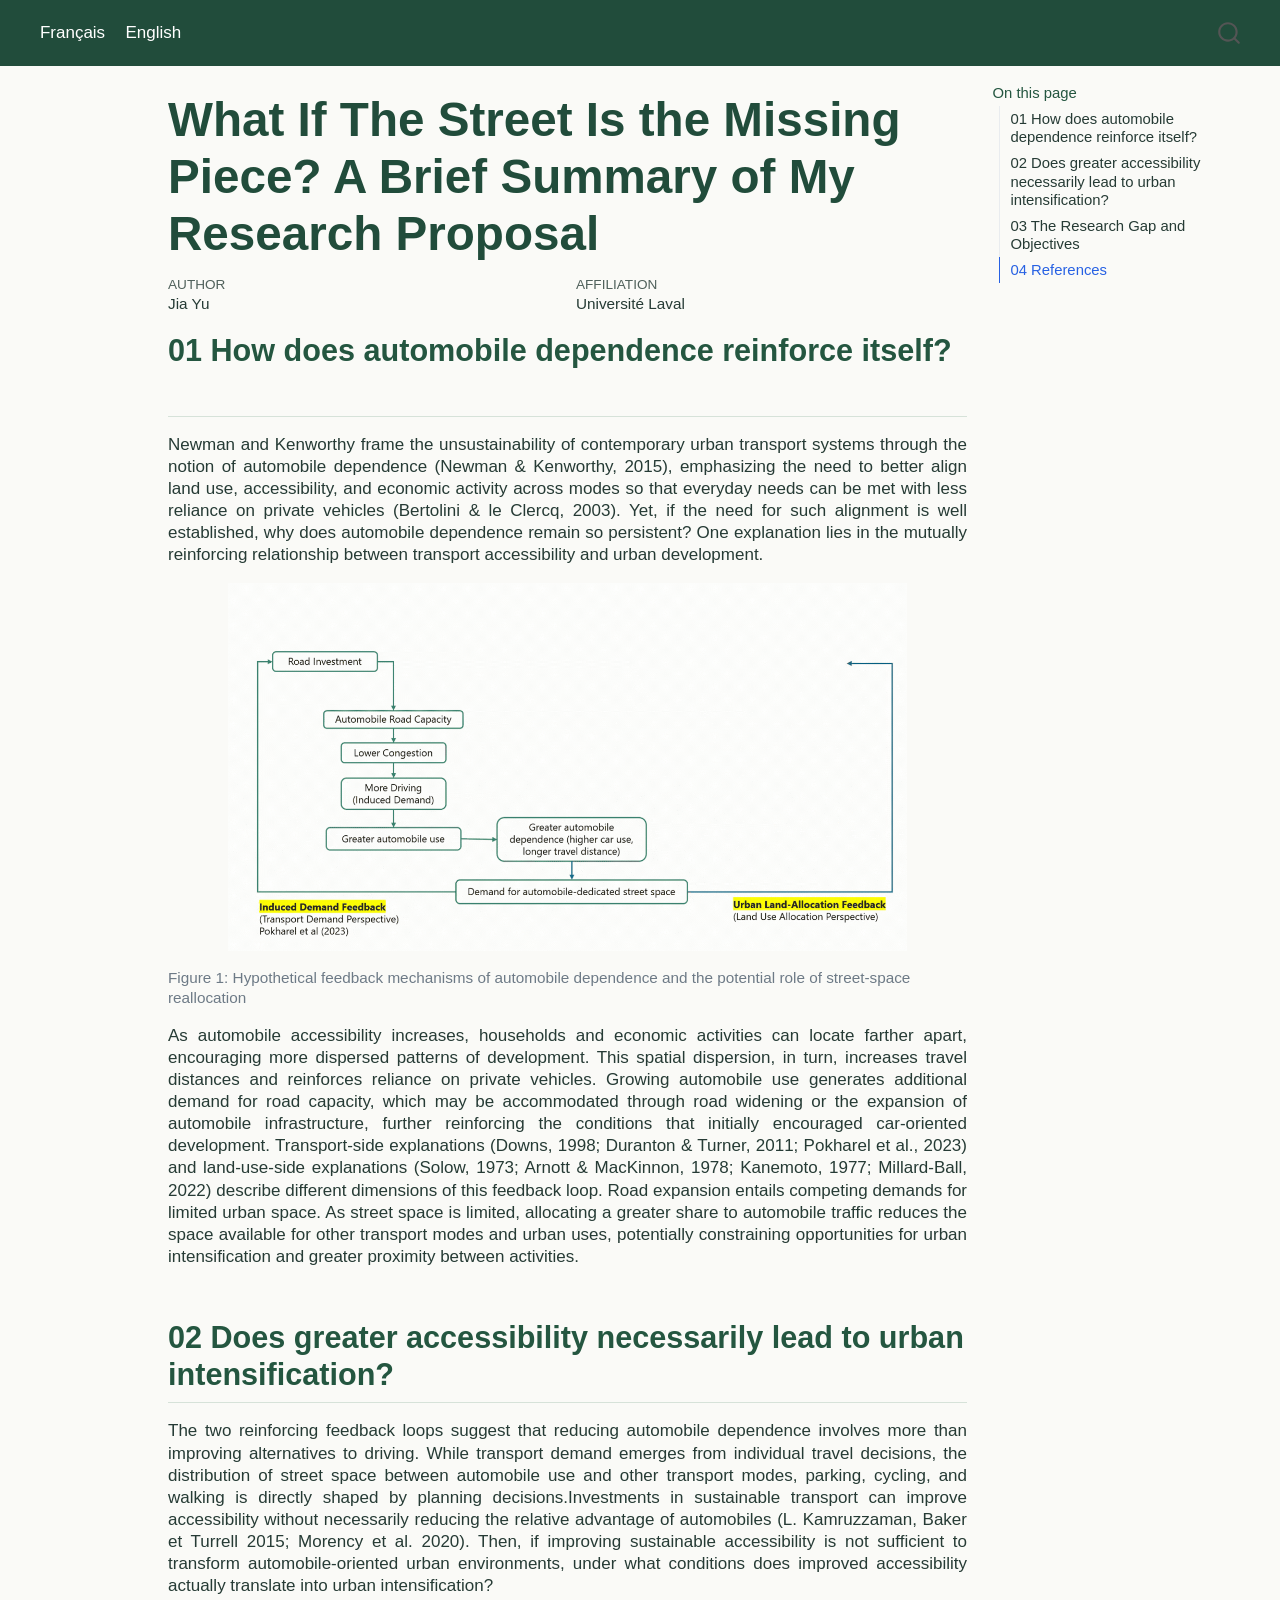
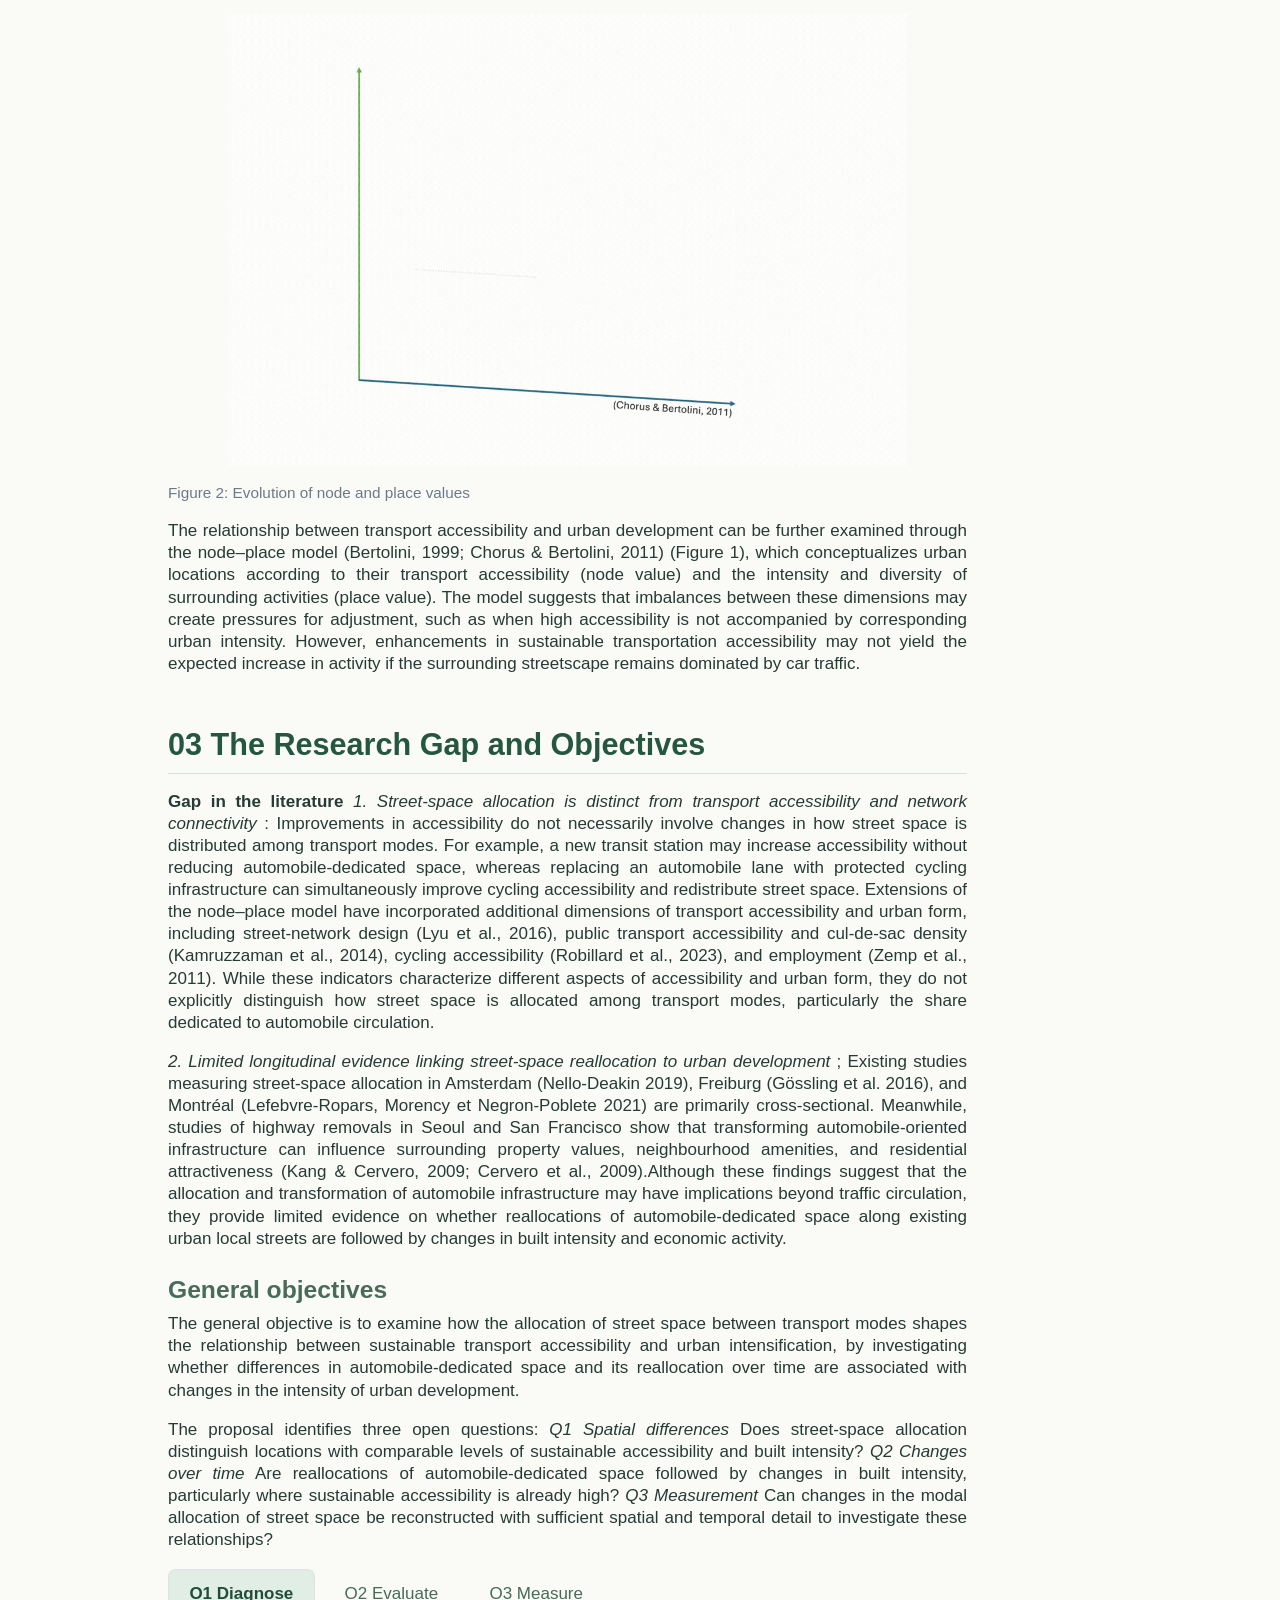
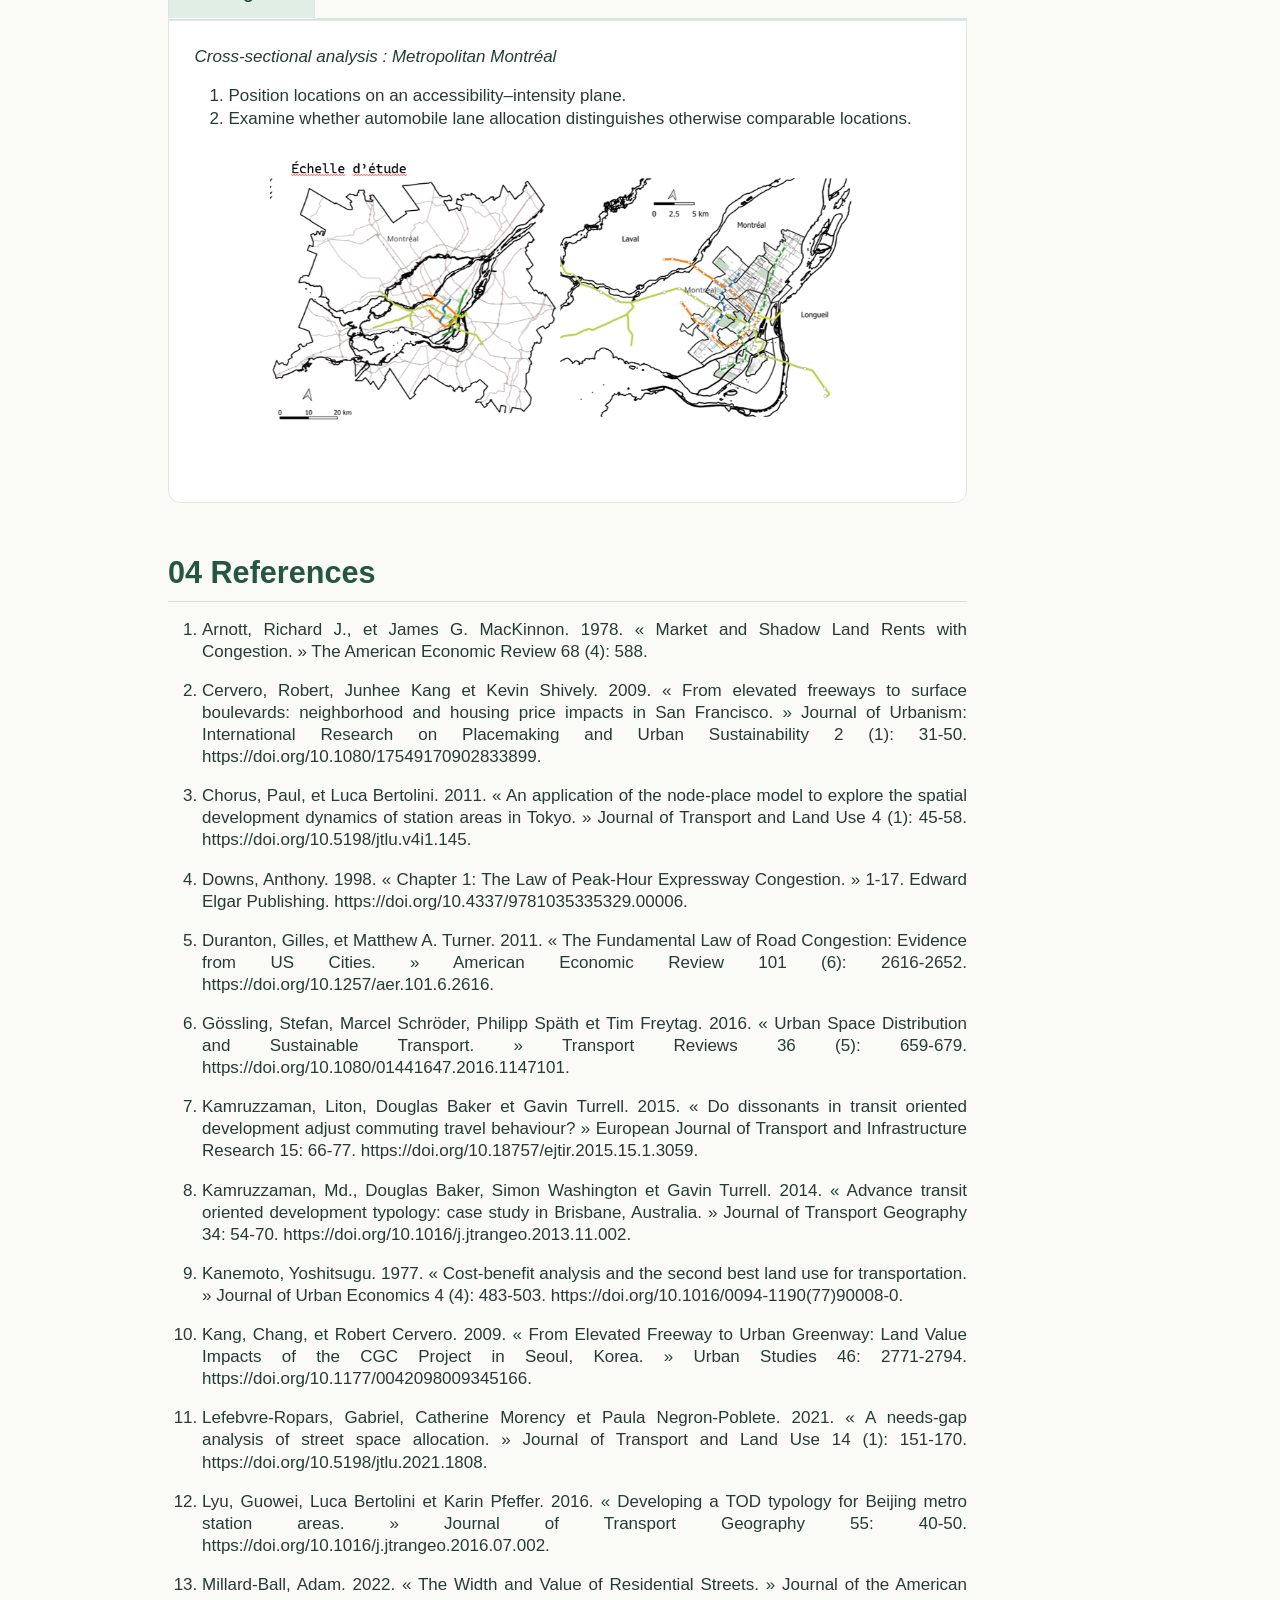
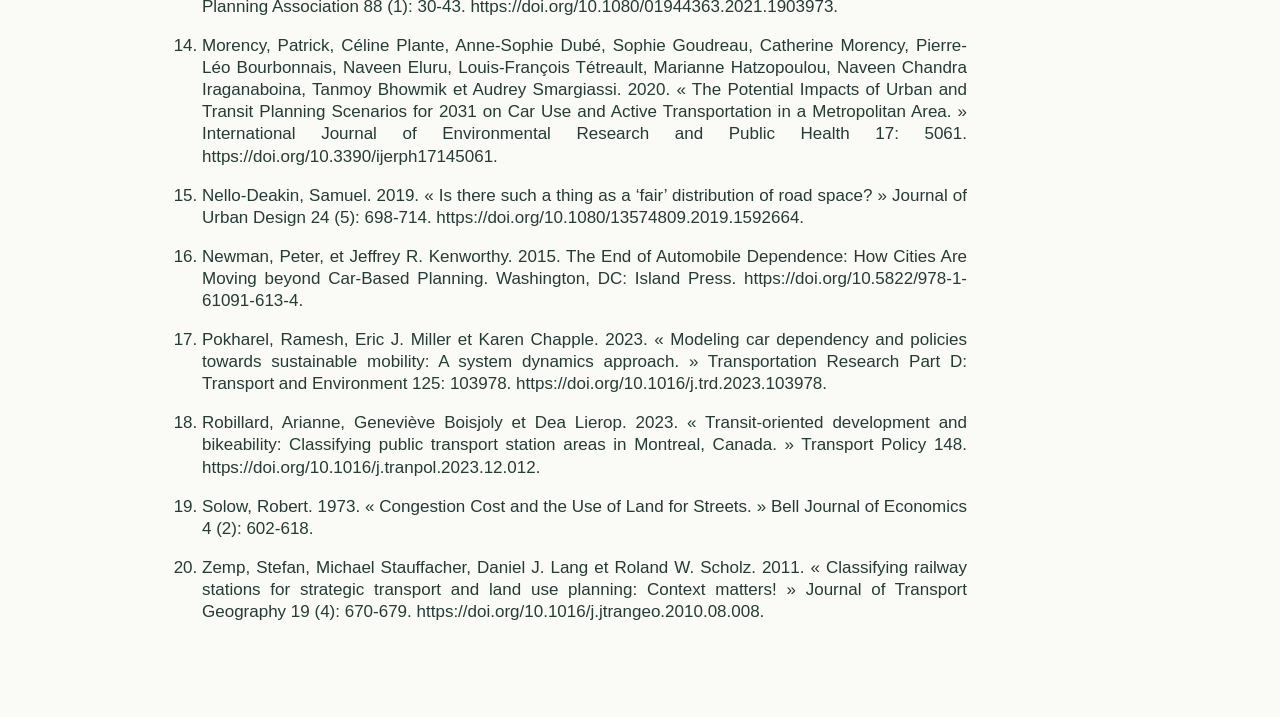
==== commit 0d9fc5d2: "'Update_last'" ====
--- a/docs/index.html
+++ b/docs/index.html
@@ -8,7 +8,7 @@
 
 <meta name="author" content="Jia Yu">
 
-<title>What if the street is the missing piece? A Brief Summary of My Research Proposal</title>
+<title>What If The Street Is the Missing Piece? A Brief Summary of My Research Proposal</title>
 <style>
 code{white-space: pre-wrap;}
 span.smallcaps{font-variant: small-caps;}
@@ -125,7 +125,7 @@
 
 <header id="title-block-header" class="quarto-title-block default">
 <div class="quarto-title">
-<h1 class="title">What if the street is the missing piece? A Brief Summary of My Research Proposal</h1>
+<h1 class="title">What If The Street Is the Missing Piece? A Brief Summary of My Research Proposal</h1>
 </div>
 
 
@@ -164,7 +164,7 @@
 <img src="Media2_O1_11_02.gif" class="img-fluid quarto-figure quarto-figure-center figure-img" style="width:85.0%">
 </div>
 <figcaption class="quarto-float-caption-bottom quarto-float-caption quarto-float-fig" id="fig-Media2_O1-caption-0ceaefa1-69ba-4598-a22c-09a6ac19f8ca">
-Figure&nbsp;1: Land-use cycle
+Figure&nbsp;1: Hypothetical feedback mechanisms of automobile dependence and the potential role of street-space reallocation
 </figcaption>
 </figure>
 </div>
